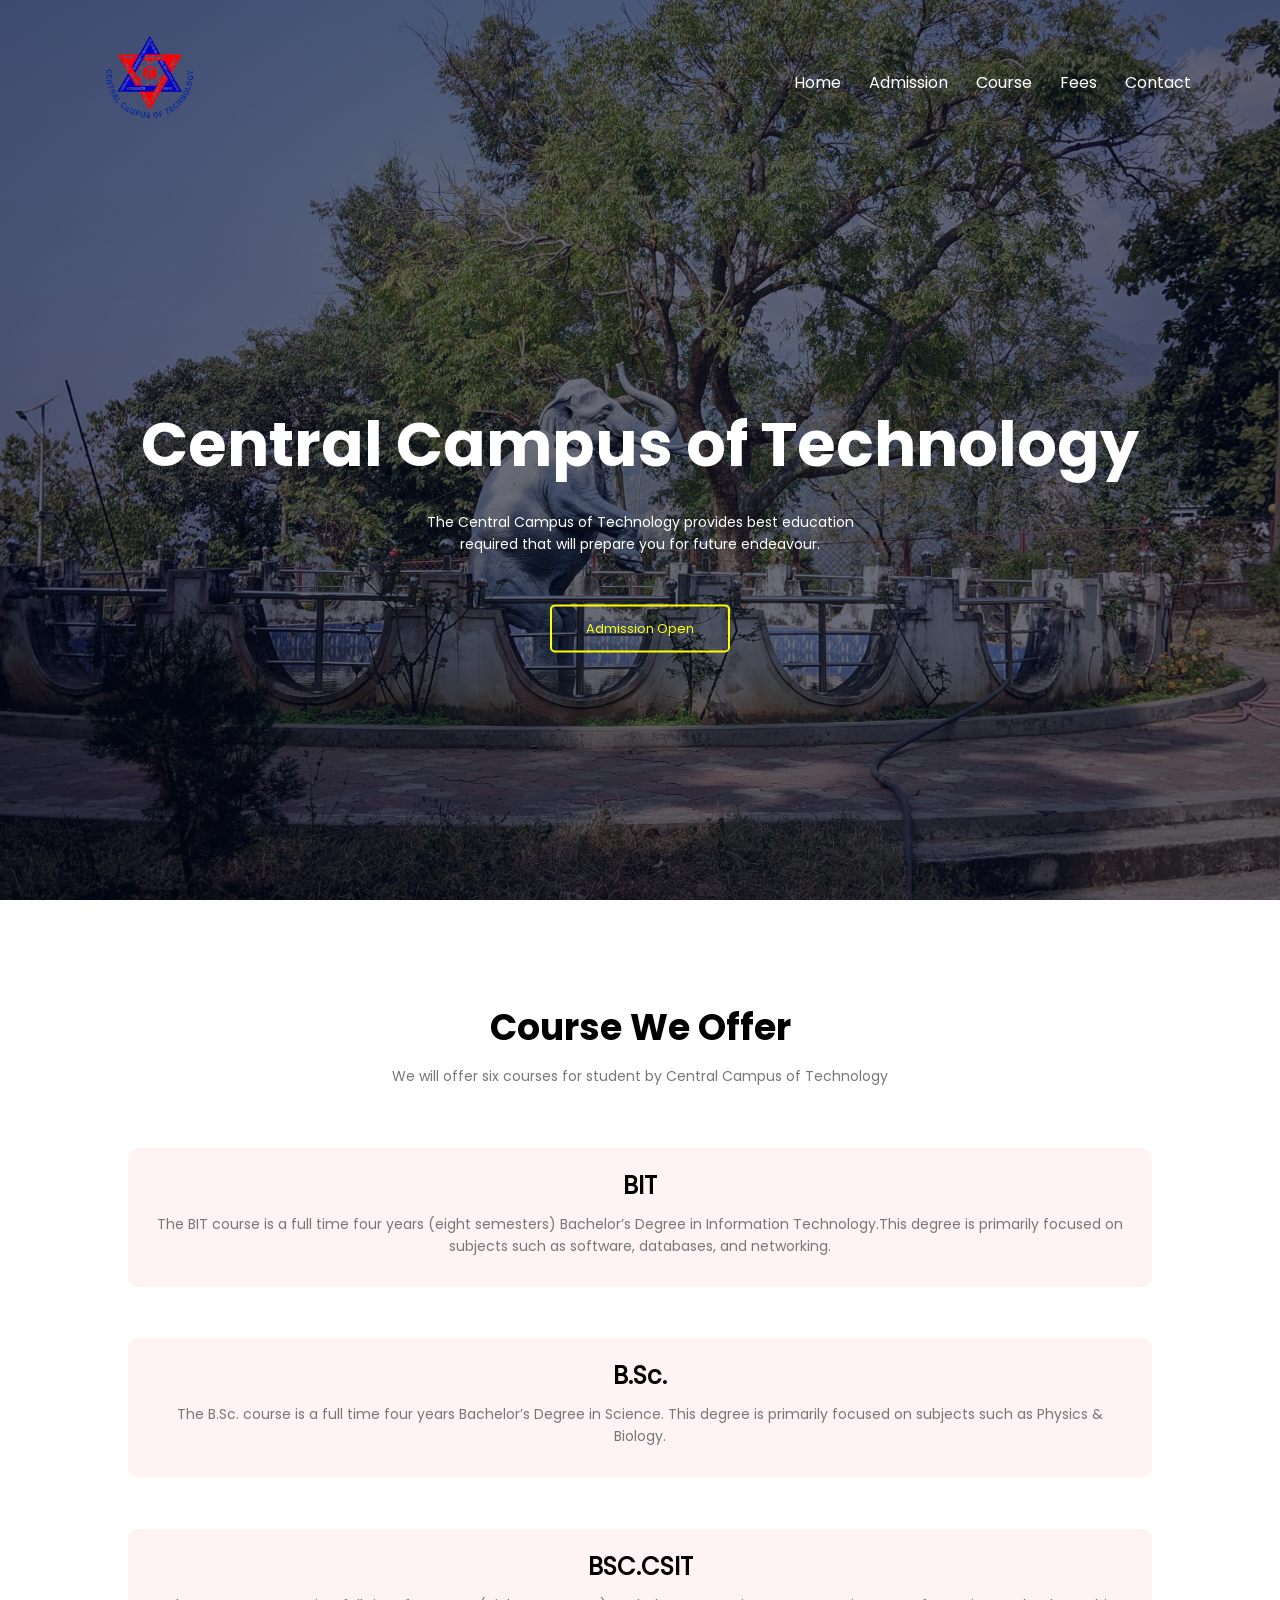
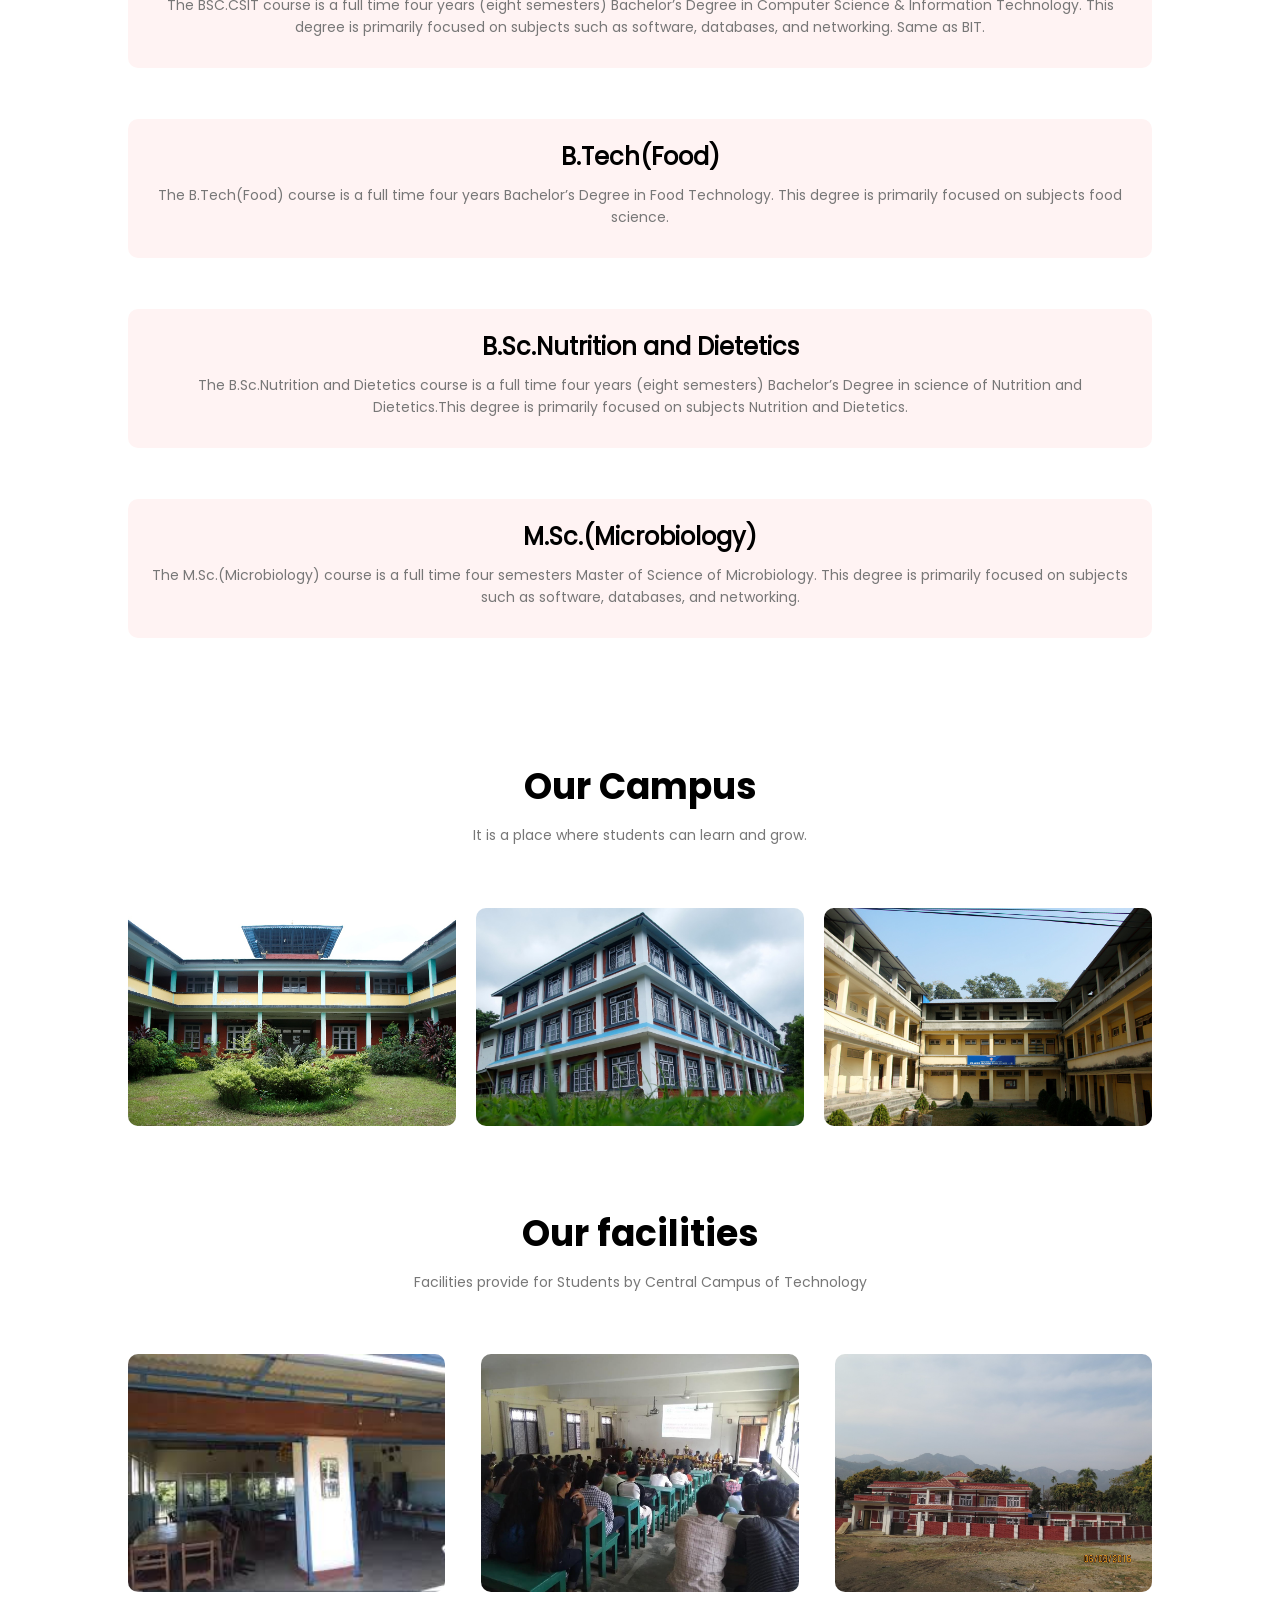
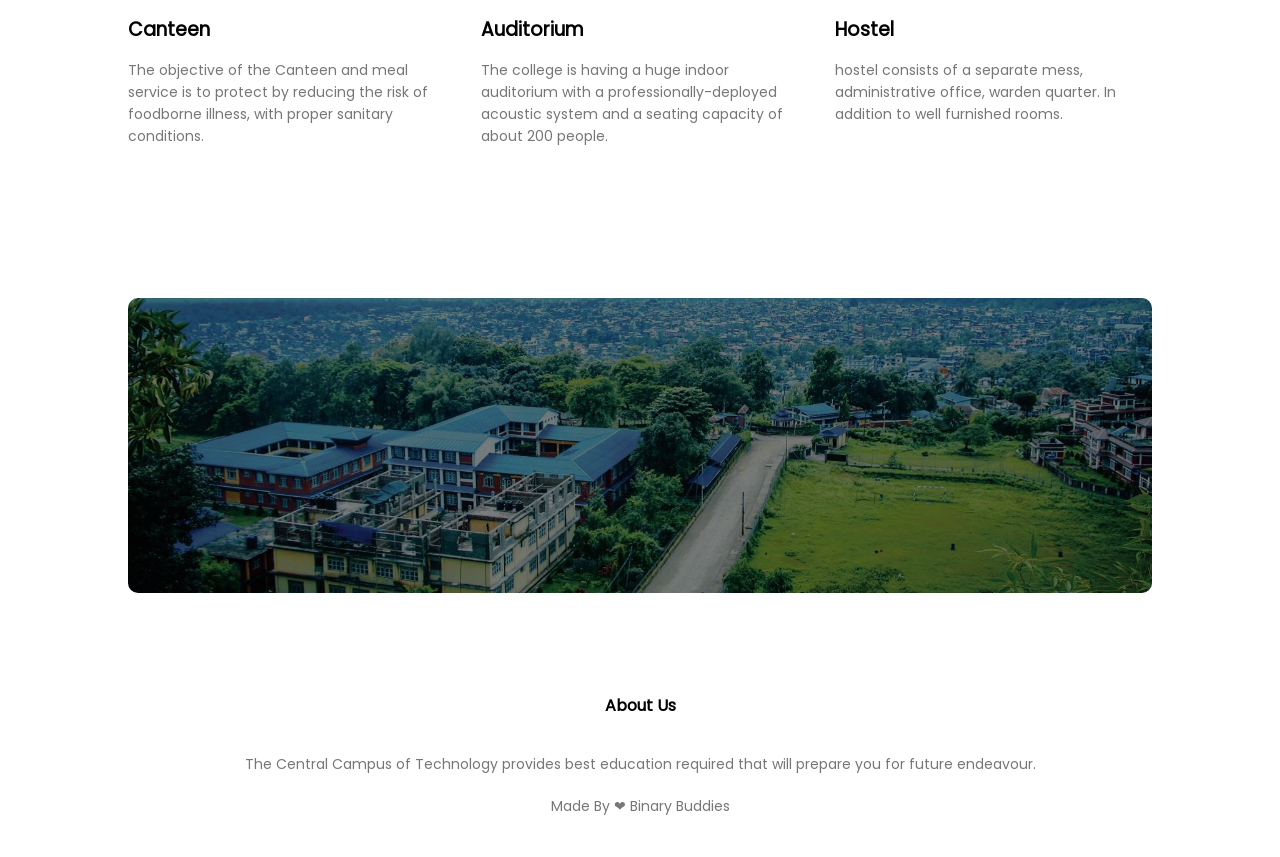
==== index.html @ c0e0bded "CCT Website" ====
<!DOCTYPE html>
<html lang="en">
    <head> 
        <meta name="viewport"content="width=device-width, initial-scale=1.0, maximum-scale=1.0, user-scalable=0">
        <meta name="description" content="The Central Campus of Technology provides best education required that will prepare you for future endeavour.">
        <meta name="keywords" content="Central Campus of Technology,Collage">
        <meta name="author" content="Binary Buddies">
        <title>CENTRAL CAMPUS OF TECHNOLOGY</title>
        <link rel="stylesheet" href="./CSS/main_style.css">
        <link rel="shortcut icon" href="./Images/logo.png" type="image/svg+xml">
    </head>
<body>
    <section class="header">
        <nav>
            <a href="./index.html"><img src="./Images/logo-removebg-preview.png" id="logo-img"></a>
            <div class="nav-links" id="navLinks">
                <span class="icon" onclick="hidemenu()">&#10005;</span>
                <ul>
                    <li><a href="./index.html">Home</a></li>
                    <li><a href="./admission_page.html">Admission</a></li>
                    <li><a href="#course_call">Course</a></li>
                    <li><a href="./fees_page.html">Fees</a></li>
                    <li><a href="./contact_page.html">Contact</a></li>
                </ul>
            </div> 
            <span class="icon" onclick="showmenu()">&#9776;</span>
        </nav>

        <div class="text-box">
            <h1>Central Campus of Technology</h1>
            <p>The Central Campus of Technology provides best education<br>required that will prepare you for future endeavour.</p>
            <a href="./admission_page.html" class="hero-btn">Admission Open</a>
        </div>
    </section>

    <section class="course" id="course_call">
        <h1>Course We Offer</h1>
        <p>We will offer six courses for student by Central Campus of Technology</p>

        <div class="row">
            <div class="course-col">
                <h2>BIT</h2>
                <p>The BIT course is a full time four years (eight semesters) 
                    Bachelor’s Degree in Information Technology.This degree is primarily 
                    focused on subjects such as software, databases, and networking.</p>
            </div>

            <div class="course-col">
                <h2>B.Sc.</h2>
                <p>The B.Sc. course is a full time four years Bachelor’s Degree in Science. 
                    This degree is primarily focused on subjects such as Physics & Biology.</p>
            </div>

            <div class="course-col">
                <h2>BSC.CSIT</h2>
                <p>The BSC.CSIT course is a full time four years (eight semesters) Bachelor’s Degree in Computer Science & Information Technology.
                    This degree is primarily focused on subjects such as software, databases, and networking. Same as BIT.</p>
            </div>

            <div class="course-col">
                <h2>B.Tech(Food)</h2>
                <p>The B.Tech(Food) course is a full time four years Bachelor’s Degree in Food Technology.
                    This degree is primarily focused on subjects food science.</p>
            </div>

            <div class="course-col">
                <h2>B.Sc.Nutrition and Dietetics</h2>
                <p>The B.Sc.Nutrition and Dietetics course is a full time four years (eight semesters) Bachelor’s Degree in science of 
                    Nutrition and Dietetics.This degree is primarily focused on subjects Nutrition and Dietetics.</p>
            </div>

            <div class="course-col">
                <h2>M.Sc.(Microbiology)</h2>
                <p>The M.Sc.(Microbiology) course is a full time four semesters Master of Science of Microbiology.
                    This degree is primarily focused on subjects such as software, databases, and networking.</p>
            </div>
        </div></p>
    </section>
    
    <section class="campus">
        <h1>Our Campus</h1>
        <p>It is a place where students can learn and grow.</p>
        <div class="row1">
            <div class="campus-col">
                <img src="./Images/environment.jpg">
                <div class="layer">
                    <h3>Environment</h3>
                </div>
            </div>

            <div class="campus-col">
                <img src="././Images/cctimg4.jpg">
                <div class="layer">
                    <h3>Community</h3>
                </div>
            </div>

            <div class="campus-col">
                <img src="./Images/cctimg5.jpg">
                <div class="layer">
                    <h3>Education</h3>
                </div>
            </div>
        </div>
    </section>

    <section class="facilities">
        <h1> Our facilities</h1>
        <p>Facilities provide for Students by Central Campus of Technology</p>

        <div class="row2">
            <div class="facilities-col">
                <img src="./Images/canteen.jpeg" alt="">
                <h3>Canteen</h3>
                <p>The objective of the Canteen and meal service is to protect by reducing the risk of foodborne illness, with proper sanitary conditions.</p>
            </div>

            <div class="facilities-col">
                <img src="./Images/Auditorium.jpg" alt="">
                <h3>Auditorium</h3>
                <p>The college is having a huge indoor auditorium with a professionally-deployed acoustic system and a seating capacity of about 200 people.</p>
            </div>

            <div class="facilities-col">
                <img src="./Images/Hostel.jpg" alt="">
                <h3>Hostel</h3>
                <p>hostel consists of a separate mess, administrative office, warden quarter. In addition to well furnished rooms.</p>
            </div>
        </div>
    </section>

    <section class="ctn">
        <h1> &nbsp; &nbsp;&nbsp;&nbsp;&nbsp;&nbsp;&nbsp;&nbsp;&nbsp;&nbsp;&nbsp;&nbsp;&nbsp;&nbsp;&nbsp;&nbsp; </h1>
    </section>

    <section class="footer">
        <h4>About Us</h4>
        <p>The Central Campus of Technology provides best education required that will prepare you for future endeavour.</p>
            <p id="copyright">Made By &#10084; Binary Buddies</p>
         </section>
</body>  
</html>
---- CSS/main_style.css ----
*{
    margin: 0;
    padding: 0;
}

@font-face {
    font-family: myFirstFont;
    src: url(../Poppins/Poppins-Regular.ttf);
}
    @font-face {
    font-family: bold;
    src: url(../Poppins/Poppins-Bold.ttf);
}

@font-face {
    font-family: secound;
    src: url(../Poppins/Poppins-Bold.ttf);
}

h1{
    font-family: bold;
}

body{
    font-family: myFirstFont,Verdana, Geneva, Tahoma, sans-serif;
    cursor:default;
}

    body::-webkit-scrollbar {
        width: 5px !important;
        height: 5px !important;
    }
    body::-webkit-scrollbar-track {
        background: #3838387c !important;
    }
    body::-webkit-scrollbar-thumb {
        background-color: #e0120ba4 !important;
        border: 1px solid #ff020279 !important;
        border-radius: 1px !important;
    }

.header{
    min-height: 100vh;
    width: 100%;
    background-image: linear-gradient(rgba(4,9,30,0.6),rgba(4,9,30,0.6)),url(../assets/WhatsApp\ Image\ 2025-01-15\ at\ 10.54.00\ AM.jpeg);
    background-position: center;
    background-size: cover;
    position: relative;
}
nav{
    display: flex;
    padding: 2% 6%;
    justify-content: space-between;
    align-items: center;
}
nav img{
    width: 150px;
}
.nav-links{
    flex: 1;
    text-align: right;
    
}
.nav-links ul li{
    list-style: none;
    display: inline-block;
    padding: 8px 12px;
    position: relative;
    
}
.nav-links a{
    color: #fff;
    text-decoration: none;
    font-size: 16px;
    
}
.nav-links ul li::after{
    content: '';
    width: 0%;
    height: 2px;
    background: #ff0000;
    display: block;
    margin: auto;
    transition: 0.5s;
    
}
.nav-links ul li:hover::after{
    width: 100%;
    
}
.text-box{
    width: 90%;
    color: #fff;
    position:absolute;
    top: 30%;
    left: 50%;
    transform: translate(-50%,50%);
    text-align: center;
}
.text-box h1{
    font-size: 62px;
    font-weight: bold;

}
.text-box p{
    margin: 10px 0 40px;
    font-size: 14px;
    color: #fff;
    
}
.hero-btn{
    display: inline-block;
    text-decoration: none;
    color: yellow;
    border: 2px solid yellow;
    padding: 12px 34px;
    font-size: 13px;
    background: transparent;
    position: relative;
    cursor: pointer;
    border-radius: 5px;
}
.hero-btn:hover{
    color: black;
    border: 2px solid yellow;
    background:yellow;
    transition: 0.5s;
}

.icon{
    display:none;
}

 .course{
    width: 80%;
    margin: auto;
    text-align: center;
    padding-top: 100px;
}
h1{
    font-size: 36px;
    font-weight: 300;
}
p{
    color:#777;
    font-size: 14px;
    font-weight: 300;
    line-height: 22px;
    padding: 10px;
}
.row{
    margin-top: 5%;
    display: inline-block;
    gap: 3%;
    justify-content: space-between;
}

.row1{
    margin-top: 5%;
    display: flex;
    justify-content: space-between;
}

.row2{
    margin-top: 5%;
    display: flex;
    justify-content: space-between;
}

.course-col{
    display: inline-block;
    background: #fff3f3;
    border-radius: 10px;
    margin-bottom:5%;
    padding: 20px 12px;
    box-sizing: border-box;
    transition: 0.5s;
}
h3{
    text-align: center;
    font-weight: 600;
    margin: 10px 0px;
}
.course-col:hover{
    box-shadow: 10px 10px 24px 0px rgba(0,0,0,0.4);
}
.campus{
    width: 80%;
    margin: auto;
    text-align: center;
    padding-top: 50px;
}
.campus-col{
    flex-basis: 32%;
    border-radius: 10px;
    margin-bottom: 30px;
    position: relative;
    overflow: hidden;
}
.campus-col img{
    width: 100%;
    display: block;
}
.layer{
    background: transparent;
    height: 100%;
    width: 100%;
    position: absolute;
    top: 0%;
    left: 0%;
    transition: 0.5s;
}

.layer:hover{
    background: rgba(0, 245, 253, 0.534);
}

.layer h3{
    width: 100%;
    font-weight: 500;
    color: #fff;
    font-size: 26px;
    bottom: 0%;
    left: 50%;
    transform: translate(-50%);
    position: absolute;
    opacity: 0;
    transition: 0.5s;
}

.layer:hover h3{
    opacity: 1;
    bottom: 49%;
}


.facilities{
    width: 80%;
    margin: auto;
    text-align: center;
    padding-top: 50px;
}

.facilities-col{
    flex-basis: 31%;
    border-radius: 10px;
    margin-bottom: 5%;
    text-align: left;
}
.facilities-col img{
    width: 100%;
    border-radius: 10px;
    transition: 0.5s;
}
.facilities-col p{
    padding: 0%;
}

.facilities-col h3{
    margin-top: 16px;
    margin-bottom: 15px;
    text-align: left;
}

.facilities-col img:hover{
    box-shadow: 3.5px 5px 15px 10px rgba(0, 0, 0, 0.308);
}


.ctn{
    margin: 100px auto;
    width: 80%;
    background-image: linear-gradient(rgba(0,0,0,0.5),rgba(0,0,0,0.5)), url(../Images/comminity.jpg);
    background-position: center;
    background-size: cover;
    border-radius: 10px;
    text-align: center;
    padding: 100px 0;
    transition: 0.5s;
}
.ctn h1{
    color: #fff;
    margin-bottom: 40px;
    padding: 0;
}
.ctn:hover{
    margin: 100px auto;
    width: 80%;
    background-image:linear-gradient(rgba(0,0,0,0.3),rgba(0,0,0,0.3)),url(../Images/comminity.jpg);
    background-position: center;
    background-size: cover;
    border-radius: 10px;
    padding: 100px 0;
    box-shadow: 10px 10px 24px 0px rgba(0, 0, 0, 0.664);
}


.footer{
    width: 100%;
    text-align: center;
    padding: 30px 0;
    margin-top: -50px;
}

.footer h4{
    margin-bottom: 25px;
    margin-top: 20px;
    font-weight: 600;
} 

/* Media query for responsive */

@media (max-width: 700px) {

    *{
        overflow-x: hidden;
        margin: 0;
        padding: 0;
    
    }
    #logo-img{
        padding: 10px;
    }
    .text-box h1{
       font-size: 30px;
       font-weight: bold;
    }
    .text-box p{
        font-size: 12px;
    }
    .nav-links ul li{
        display: block;
    }
    .nav-links{
        position: absolute;
        background: #f44336;
        height: 100vh;
        width: 200px;
        top: 0%;
        right: -200px;
        text-align: left;
        z-index: 2;
        transition: 1s;
    }
    .icon{
        display: block;
        color: #fff;
        margin: 10px;
        font-size: 25px;
        cursor: pointer;
    }
    .nav-links ul{
        padding: 30px;
    }

    /*Course in Media query*/
   
    .course-col{
        margin: 10px 10px;
    }
    .row{
        flex-direction: column;  
    }   
    .course-col:hover{
        box-shadow: 3px 3px 0.5px 0.5px rgba(0, 0, 0, 0.486);
    }
        /* Facilities */
    .facilities-col img:hover{
        box-shadow:none;
    }

    /* Call To Action in Media query*/
    .ctn h1{
        font-size: 24px;
    }
}

/* Media query is Close*/
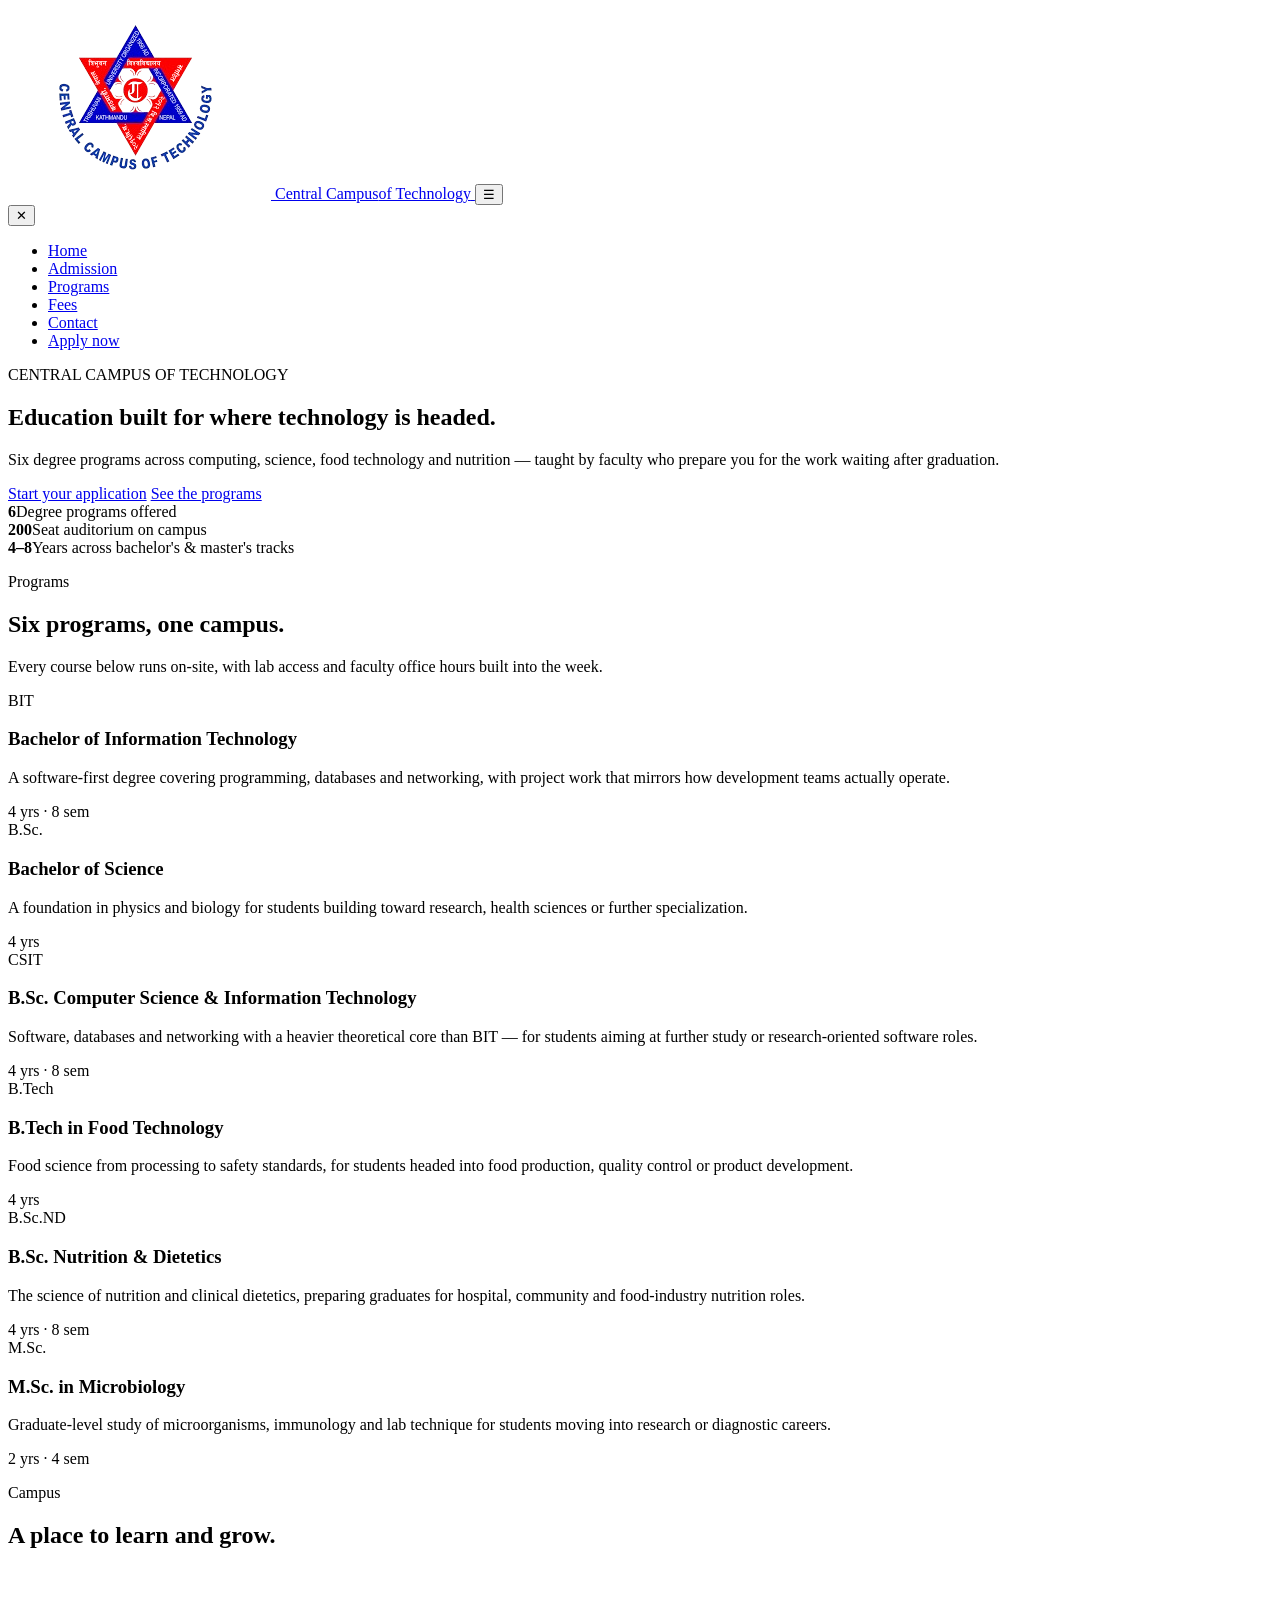
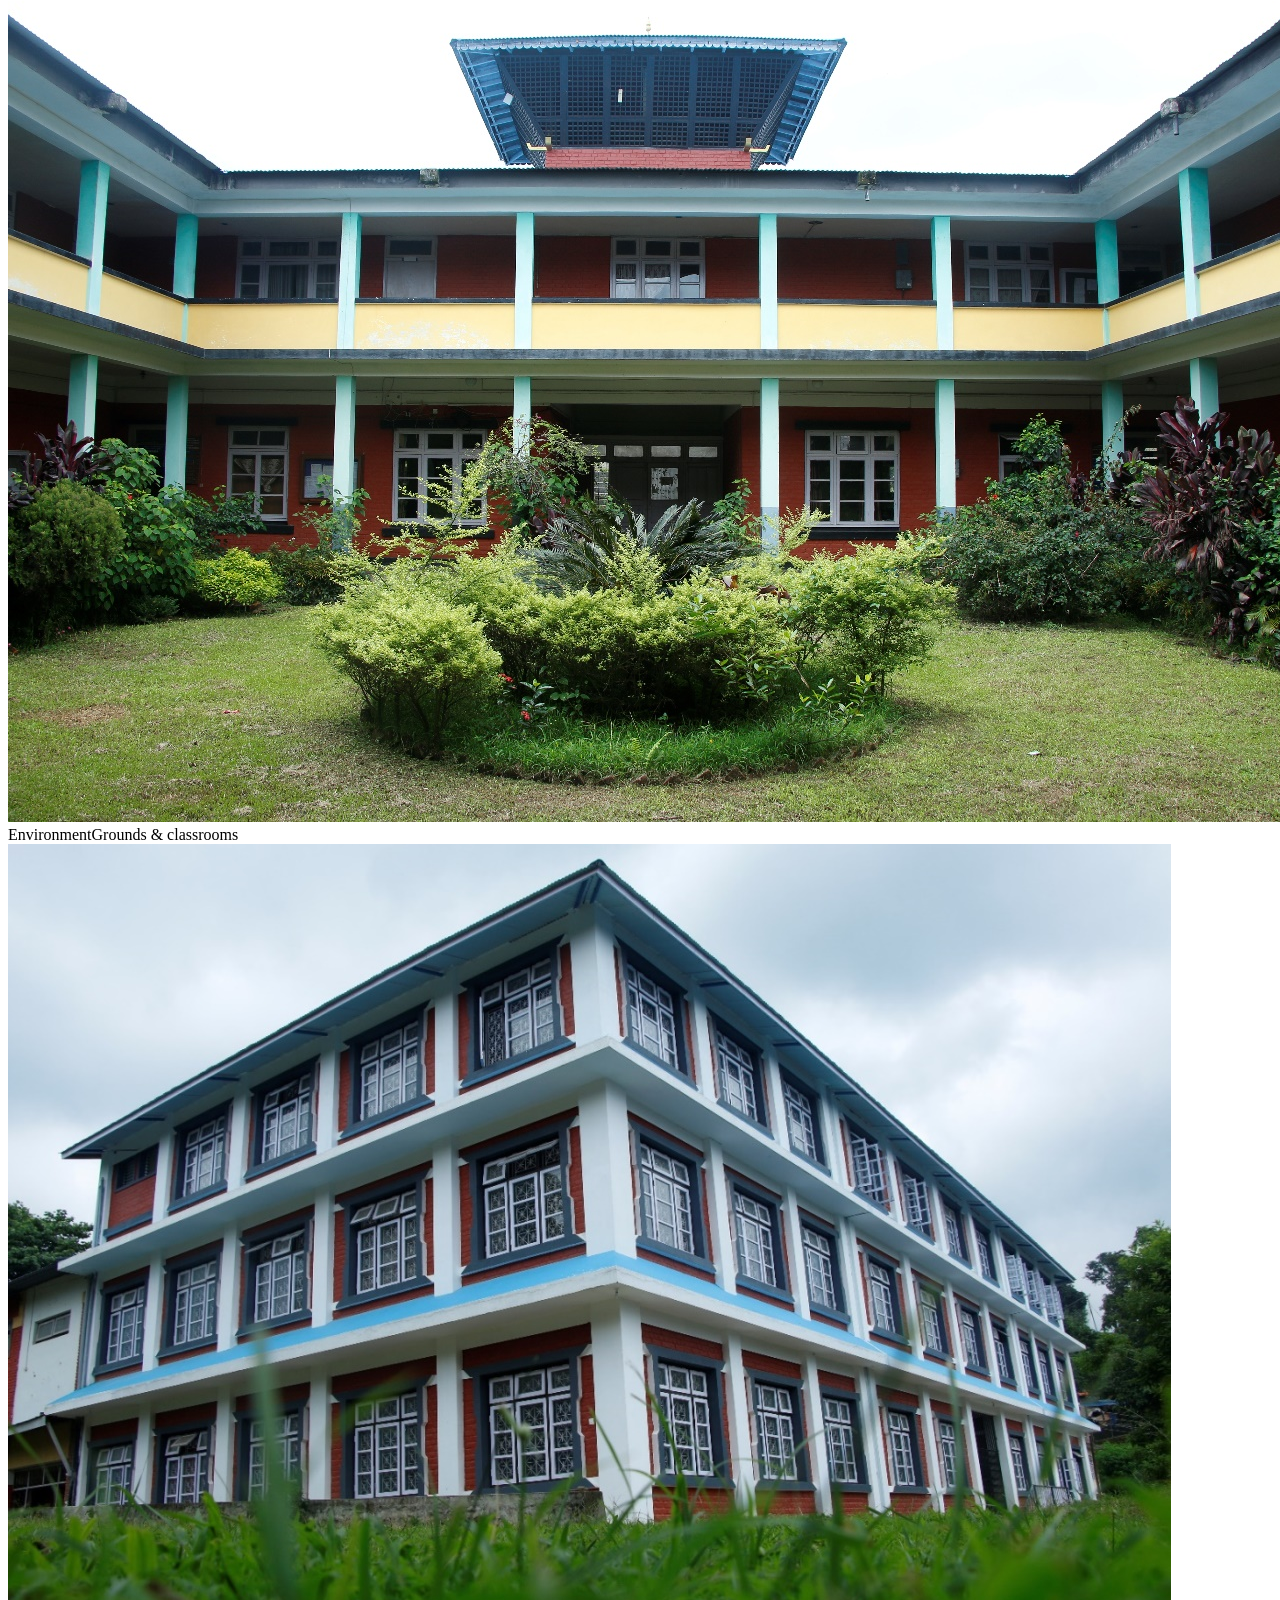
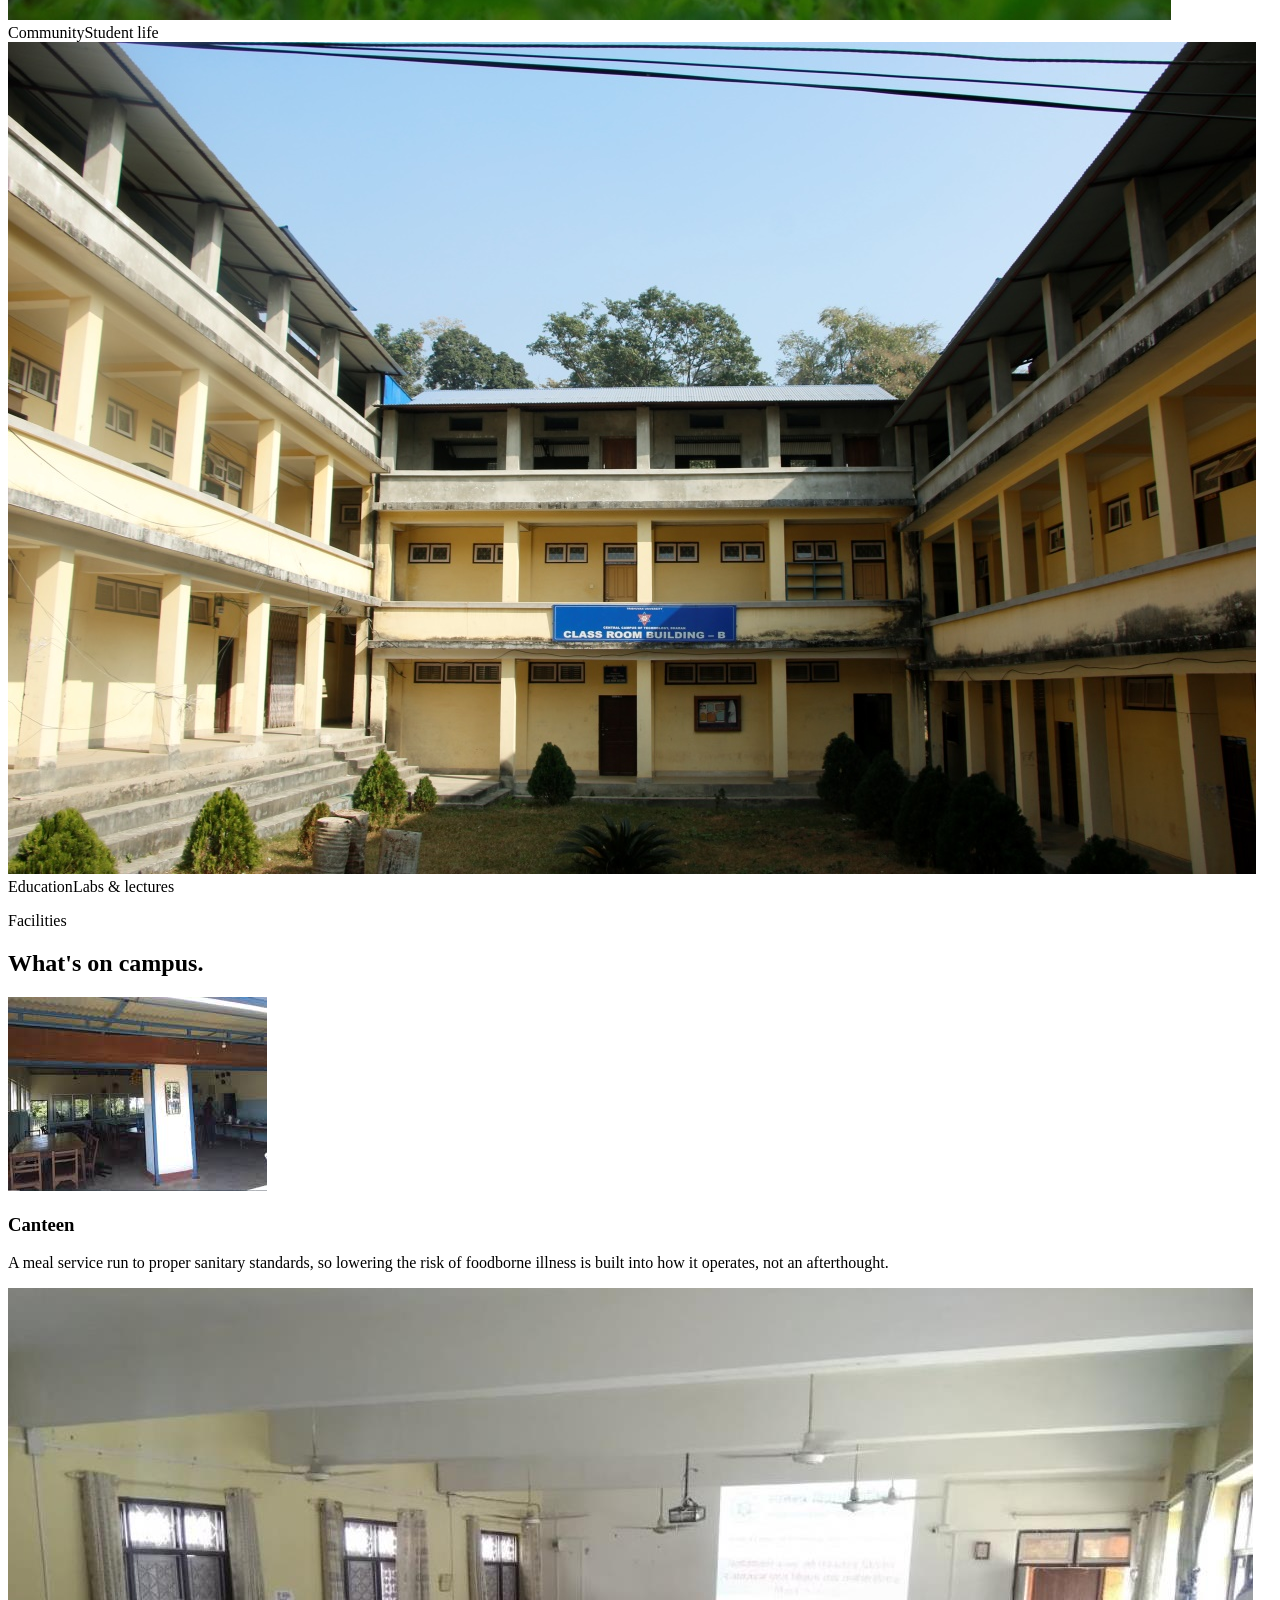
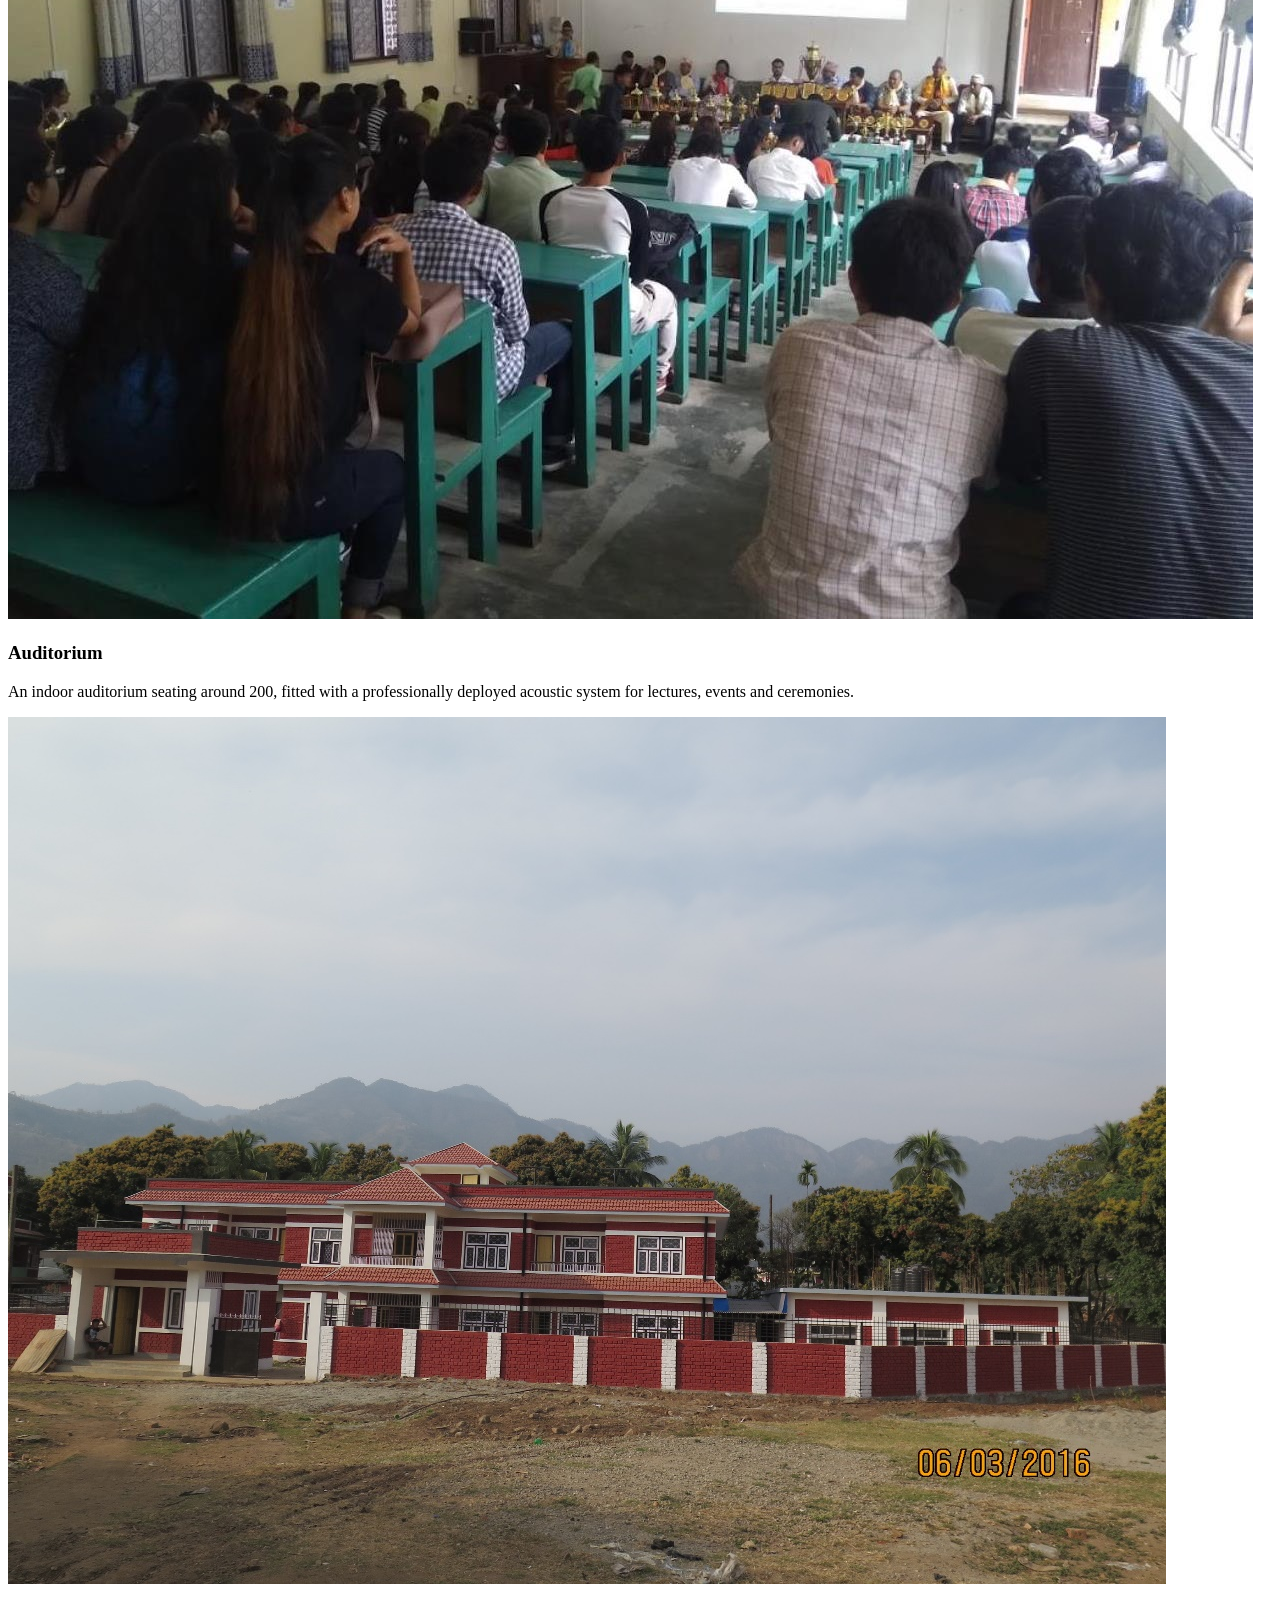
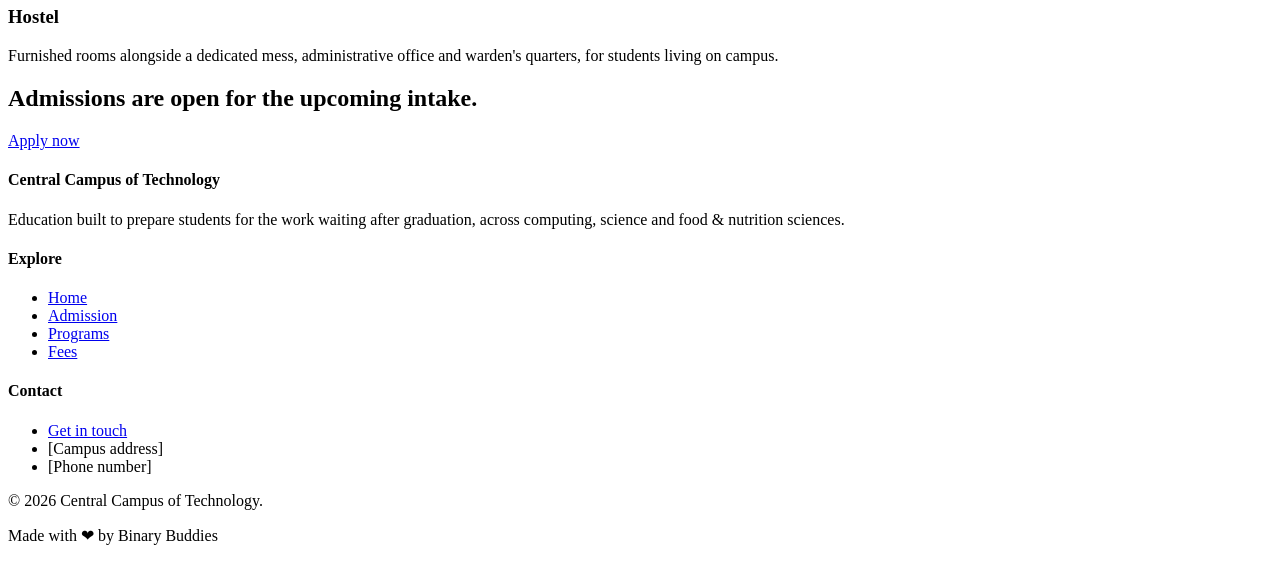
==== commit 6f822334: "homepage updated" ====
--- a/index.html
+++ b/index.html
@@ -1,142 +1,217 @@
 <!DOCTYPE html>
 <html lang="en">
-    <head> 
-        <meta name="viewport"content="width=device-width, initial-scale=1.0, maximum-scale=1.0, user-scalable=0">
-        <meta name="description" content="The Central Campus of Technology provides best education required that will prepare you for future endeavour.">
-        <meta name="keywords" content="Central Campus of Technology,Collage">
-        <meta name="author" content="Binary Buddies">
-        <title>CENTRAL CAMPUS OF TECHNOLOGY</title>
-        <link rel="stylesheet" href="./CSS/main_style.css">
-        <link rel="shortcut icon" href="./Images/logo.png" type="image/svg+xml">
-    </head>
+<head>
+  <meta charset="UTF-8">
+  <meta name="viewport" content="width=device-width, initial-scale=1.0">
+  <meta name="description" content="The Central Campus of Technology provides the education and hands-on training that prepares students for their careers.">
+  <meta name="keywords" content="Central Campus of Technology, College, BIT, BSc CSIT, Nepal">
+  <meta name="author" content="Binary Buddies">
+  <title>Central Campus of Technology</title>
+  <link rel="stylesheet" href="./site.css">
+  <link rel="shortcut icon" href="./Images/logo.png" type="image/svg+xml">
+  <link rel="preconnect" href="https://fonts.googleapis.com">
+</head>
 <body>
-    <section class="header">
-        <nav>
-            <a href="./index.html"><img src="./Images/logo-removebg-preview.png" id="logo-img"></a>
-            <div class="nav-links" id="navLinks">
-                <span class="icon" onclick="hidemenu()">&#10005;</span>
-                <ul>
-                    <li><a href="./index.html">Home</a></li>
-                    <li><a href="./admission_page.html">Admission</a></li>
-                    <li><a href="#course_call">Course</a></li>
-                    <li><a href="./fees_page.html">Fees</a></li>
-                    <li><a href="./contact_page.html">Contact</a></li>
-                </ul>
-            </div> 
-            <span class="icon" onclick="showmenu()">&#9776;</span>
-        </nav>
-
-        <div class="text-box">
-            <h1>Central Campus of Technology</h1>
-            <p>The Central Campus of Technology provides best education<br>required that will prepare you for future endeavour.</p>
-            <a href="./admission_page.html" class="hero-btn">Admission Open</a>
-        </div>
-    </section>
-
-    <section class="course" id="course_call">
-        <h1>Course We Offer</h1>
-        <p>We will offer six courses for student by Central Campus of Technology</p>
-
-        <div class="row">
-            <div class="course-col">
-                <h2>BIT</h2>
-                <p>The BIT course is a full time four years (eight semesters) 
-                    Bachelor’s Degree in Information Technology.This degree is primarily 
-                    focused on subjects such as software, databases, and networking.</p>
-            </div>
-
-            <div class="course-col">
-                <h2>B.Sc.</h2>
-                <p>The B.Sc. course is a full time four years Bachelor’s Degree in Science. 
-                    This degree is primarily focused on subjects such as Physics & Biology.</p>
-            </div>
-
-            <div class="course-col">
-                <h2>BSC.CSIT</h2>
-                <p>The BSC.CSIT course is a full time four years (eight semesters) Bachelor’s Degree in Computer Science & Information Technology.
-                    This degree is primarily focused on subjects such as software, databases, and networking. Same as BIT.</p>
-            </div>
-
-            <div class="course-col">
-                <h2>B.Tech(Food)</h2>
-                <p>The B.Tech(Food) course is a full time four years Bachelor’s Degree in Food Technology.
-                    This degree is primarily focused on subjects food science.</p>
-            </div>
-
-            <div class="course-col">
-                <h2>B.Sc.Nutrition and Dietetics</h2>
-                <p>The B.Sc.Nutrition and Dietetics course is a full time four years (eight semesters) Bachelor’s Degree in science of 
-                    Nutrition and Dietetics.This degree is primarily focused on subjects Nutrition and Dietetics.</p>
-            </div>
-
-            <div class="course-col">
-                <h2>M.Sc.(Microbiology)</h2>
-                <p>The M.Sc.(Microbiology) course is a full time four semesters Master of Science of Microbiology.
-                    This degree is primarily focused on subjects such as software, databases, and networking.</p>
-            </div>
-        </div></p>
-    </section>
-    
-    <section class="campus">
-        <h1>Our Campus</h1>
-        <p>It is a place where students can learn and grow.</p>
-        <div class="row1">
-            <div class="campus-col">
-                <img src="./Images/environment.jpg">
-                <div class="layer">
-                    <h3>Environment</h3>
-                </div>
-            </div>
-
-            <div class="campus-col">
-                <img src="././Images/cctimg4.jpg">
-                <div class="layer">
-                    <h3>Community</h3>
-                </div>
-            </div>
-
-            <div class="campus-col">
-                <img src="./Images/cctimg5.jpg">
-                <div class="layer">
-                    <h3>Education</h3>
-                </div>
-            </div>
-        </div>
-    </section>
-
-    <section class="facilities">
-        <h1> Our facilities</h1>
-        <p>Facilities provide for Students by Central Campus of Technology</p>
-
-        <div class="row2">
-            <div class="facilities-col">
-                <img src="./Images/canteen.jpeg" alt="">
-                <h3>Canteen</h3>
-                <p>The objective of the Canteen and meal service is to protect by reducing the risk of foodborne illness, with proper sanitary conditions.</p>
-            </div>
-
-            <div class="facilities-col">
-                <img src="./Images/Auditorium.jpg" alt="">
-                <h3>Auditorium</h3>
-                <p>The college is having a huge indoor auditorium with a professionally-deployed acoustic system and a seating capacity of about 200 people.</p>
-            </div>
-
-            <div class="facilities-col">
-                <img src="./Images/Hostel.jpg" alt="">
-                <h3>Hostel</h3>
-                <p>hostel consists of a separate mess, administrative office, warden quarter. In addition to well furnished rooms.</p>
-            </div>
-        </div>
-    </section>
-
-    <section class="ctn">
-        <h1> &nbsp; &nbsp;&nbsp;&nbsp;&nbsp;&nbsp;&nbsp;&nbsp;&nbsp;&nbsp;&nbsp;&nbsp;&nbsp;&nbsp;&nbsp;&nbsp; </h1>
-    </section>
-
-    <section class="footer">
-        <h4>About Us</h4>
-        <p>The Central Campus of Technology provides best education required that will prepare you for future endeavour.</p>
-            <p id="copyright">Made By &#10084; Binary Buddies</p>
-         </section>
-</body>  
+
+  <header class="site-header">
+    <nav>
+      <a href="./index.html" class="brand">
+        <img src="./Images/logo-removebg-preview.png" alt="Central Campus of Technology logo">
+        <span class="brand-name">Central Campus<span>of Technology</span></span>
+      </a>
+      <button class="menu-icon" onclick="showmenu()" aria-label="Open menu">&#9776;</button>
+      <div class="nav-links" id="navLinks">
+        <button class="close-icon" onclick="hidemenu()" aria-label="Close menu">&#10005;</button>
+        <ul>
+          <li><a href="./index.html">Home</a></li>
+          <li><a href="./admission_page.html">Admission</a></li>
+          <li><a href="#course_call">Programs</a></li>
+          <li><a href="./fees_page.html">Fees</a></li>
+          <li><a href="./contact_page.html">Contact</a></li>
+          <li><a href="./admission_page.html" class="is-cta">Apply now</a></li>
+        </ul>
+      </div>
+    </nav>
+  </header>
+
+  <section class="hero">
+    <div class="hero-inner">
+      <div>
+        <p class="hero-eyebrow">CENTRAL CAMPUS OF TECHNOLOGY</p>
+        <h1>Education built for where technology is headed.</h1>
+        <p class="hero-lede">Six degree programs across computing, science, food technology and nutrition — taught by faculty who prepare you for the work waiting after graduation.</p>
+        <div class="hero-actions">
+          <a href="./admission_page.html" class="btn btn-primary">Start your application</a>
+          <a href="#course_call" class="btn btn-ghost">See the programs</a>
+        </div>
+      </div>
+      <div class="hero-facts">
+        <div class="hero-fact"><b>6</b><span>Degree programs offered</span></div>
+        <div class="hero-fact"><b>200</b><span>Seat auditorium on campus</span></div>
+        <div class="hero-fact"><b>4&ndash;8</b><span>Years across bachelor's &amp; master's tracks</span></div>
+      </div>
+    </div>
+  </section>
+
+  <section class="section" id="course_call">
+    <div class="container">
+      <div class="section-head">
+        <div class="rule"></div>
+        <p class="section-tag">Programs</p>
+        <h2>Six programs, one campus.</h2>
+        <p>Every course below runs on-site, with lab access and faculty office hours built into the week.</p>
+      </div>
+
+      <div class="catalog">
+        <div class="catalog-row">
+          <div class="catalog-code">BIT</div>
+          <div class="catalog-body">
+            <h3>Bachelor of Information Technology</h3>
+            <p>A software-first degree covering programming, databases and networking, with project work that mirrors how development teams actually operate.</p>
+          </div>
+          <div class="catalog-meta">4 yrs · 8 sem</div>
+        </div>
+
+        <div class="catalog-row">
+          <div class="catalog-code">B.Sc.</div>
+          <div class="catalog-body">
+            <h3>Bachelor of Science</h3>
+            <p>A foundation in physics and biology for students building toward research, health sciences or further specialization.</p>
+          </div>
+          <div class="catalog-meta">4 yrs</div>
+        </div>
+
+        <div class="catalog-row">
+          <div class="catalog-code">CSIT</div>
+          <div class="catalog-body">
+            <h3>B.Sc. Computer Science &amp; Information Technology</h3>
+            <p>Software, databases and networking with a heavier theoretical core than BIT — for students aiming at further study or research-oriented software roles.</p>
+          </div>
+          <div class="catalog-meta">4 yrs · 8 sem</div>
+        </div>
+
+        <div class="catalog-row">
+          <div class="catalog-code">B.Tech</div>
+          <div class="catalog-body">
+            <h3>B.Tech in Food Technology</h3>
+            <p>Food science from processing to safety standards, for students headed into food production, quality control or product development.</p>
+          </div>
+          <div class="catalog-meta">4 yrs</div>
+        </div>
+
+        <div class="catalog-row">
+          <div class="catalog-code">B.Sc.ND</div>
+          <div class="catalog-body">
+            <h3>B.Sc. Nutrition &amp; Dietetics</h3>
+            <p>The science of nutrition and clinical dietetics, preparing graduates for hospital, community and food-industry nutrition roles.</p>
+          </div>
+          <div class="catalog-meta">4 yrs · 8 sem</div>
+        </div>
+
+        <div class="catalog-row">
+          <div class="catalog-code">M.Sc.</div>
+          <div class="catalog-body">
+            <h3>M.Sc. in Microbiology</h3>
+            <p>Graduate-level study of microorganisms, immunology and lab technique for students moving into research or diagnostic careers.</p>
+          </div>
+          <div class="catalog-meta">2 yrs · 4 sem</div>
+        </div>
+      </div>
+    </div>
+  </section>
+
+  <section class="section on-dark">
+    <div class="container">
+      <div class="section-head">
+        <div class="rule"></div>
+        <p class="section-tag">Campus</p>
+        <h2>A place to learn and grow.</h2>
+      </div>
+      <div class="campus-grid">
+        <div class="campus-tile">
+          <img src="./Images/environment.jpg" alt="Campus environment">
+          <div class="campus-label">Environment<span>Grounds &amp; classrooms</span></div>
+        </div>
+        <div class="campus-tile">
+          <img src="./Images/cctimg4.jpg" alt="Campus community">
+          <div class="campus-label">Community<span>Student life</span></div>
+        </div>
+        <div class="campus-tile">
+          <img src="./Images/cctimg5.jpg" alt="Campus education">
+          <div class="campus-label">Education<span>Labs &amp; lectures</span></div>
+        </div>
+      </div>
+    </div>
+  </section>
+
+  <section class="section">
+    <div class="container">
+      <div class="section-head">
+        <div class="rule"></div>
+        <p class="section-tag">Facilities</p>
+        <h2>What's on campus.</h2>
+      </div>
+      <div class="facilities-grid">
+        <div class="facility">
+          <img src="./Images/canteen.jpeg" alt="Canteen">
+          <h3>Canteen</h3>
+          <p>A meal service run to proper sanitary standards, so lowering the risk of foodborne illness is built into how it operates, not an afterthought.</p>
+        </div>
+        <div class="facility">
+          <img src="./Images/Auditorium.jpg" alt="Auditorium">
+          <h3>Auditorium</h3>
+          <p>An indoor auditorium seating around 200, fitted with a professionally deployed acoustic system for lectures, events and ceremonies.</p>
+        </div>
+        <div class="facility">
+          <img src="./Images/Hostel.jpg" alt="Hostel">
+          <h3>Hostel</h3>
+          <p>Furnished rooms alongside a dedicated mess, administrative office and warden's quarters, for students living on campus.</p>
+        </div>
+      </div>
+    </div>
+  </section>
+
+  <section class="section">
+    <div class="container">
+      <div class="cta-band">
+        <h2>Admissions are open for the upcoming intake.</h2>
+        <a href="./admission_page.html" class="btn btn-primary">Apply now</a>
+      </div>
+    </div>
+  </section>
+
+  <footer class="site-footer">
+    <div class="container">
+      <div class="footer-grid">
+        <div>
+          <h4>Central Campus of Technology</h4>
+          <p>Education built to prepare students for the work waiting after graduation, across computing, science and food &amp; nutrition sciences.</p>
+        </div>
+        <div>
+          <h4>Explore</h4>
+          <ul>
+            <li><a href="./index.html">Home</a></li>
+            <li><a href="./admission_page.html">Admission</a></li>
+            <li><a href="./index.html#course_call">Programs</a></li>
+            <li><a href="./fees_page.html">Fees</a></li>
+          </ul>
+        </div>
+        <div>
+          <h4>Contact</h4>
+          <ul>
+            <li><a href="./contact_page.html">Get in touch</a></li>
+            <li>[Campus address]</li>
+            <li>[Phone number]</li>
+          </ul>
+        </div>
+      </div>
+      <div class="footer-bottom">
+        <p>&copy; 2026 Central Campus of Technology.</p>
+        <p>Made with <span>&#10084;</span> by Binary Buddies</p>
+      </div>
+    </div>
+  </footer>
+
+  <script src="./main_script.js"></script>
+</body>
 </html>
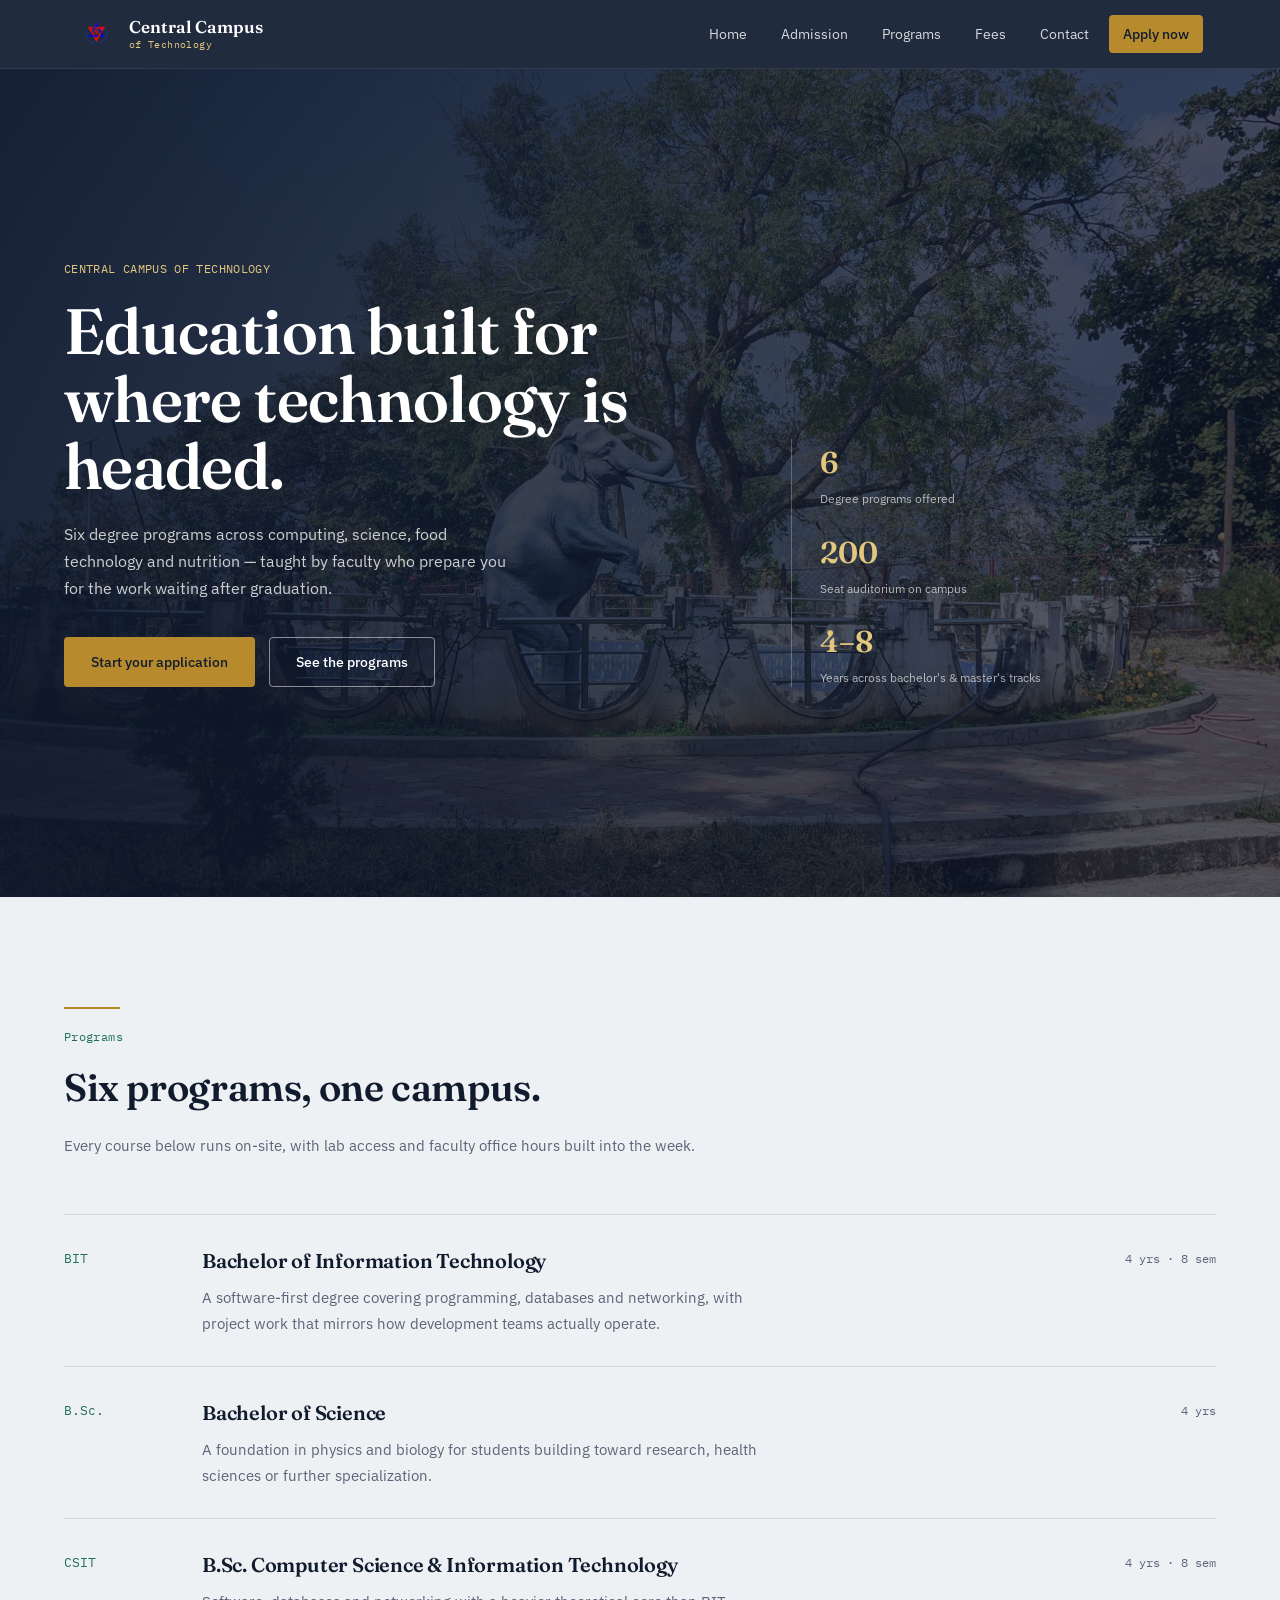
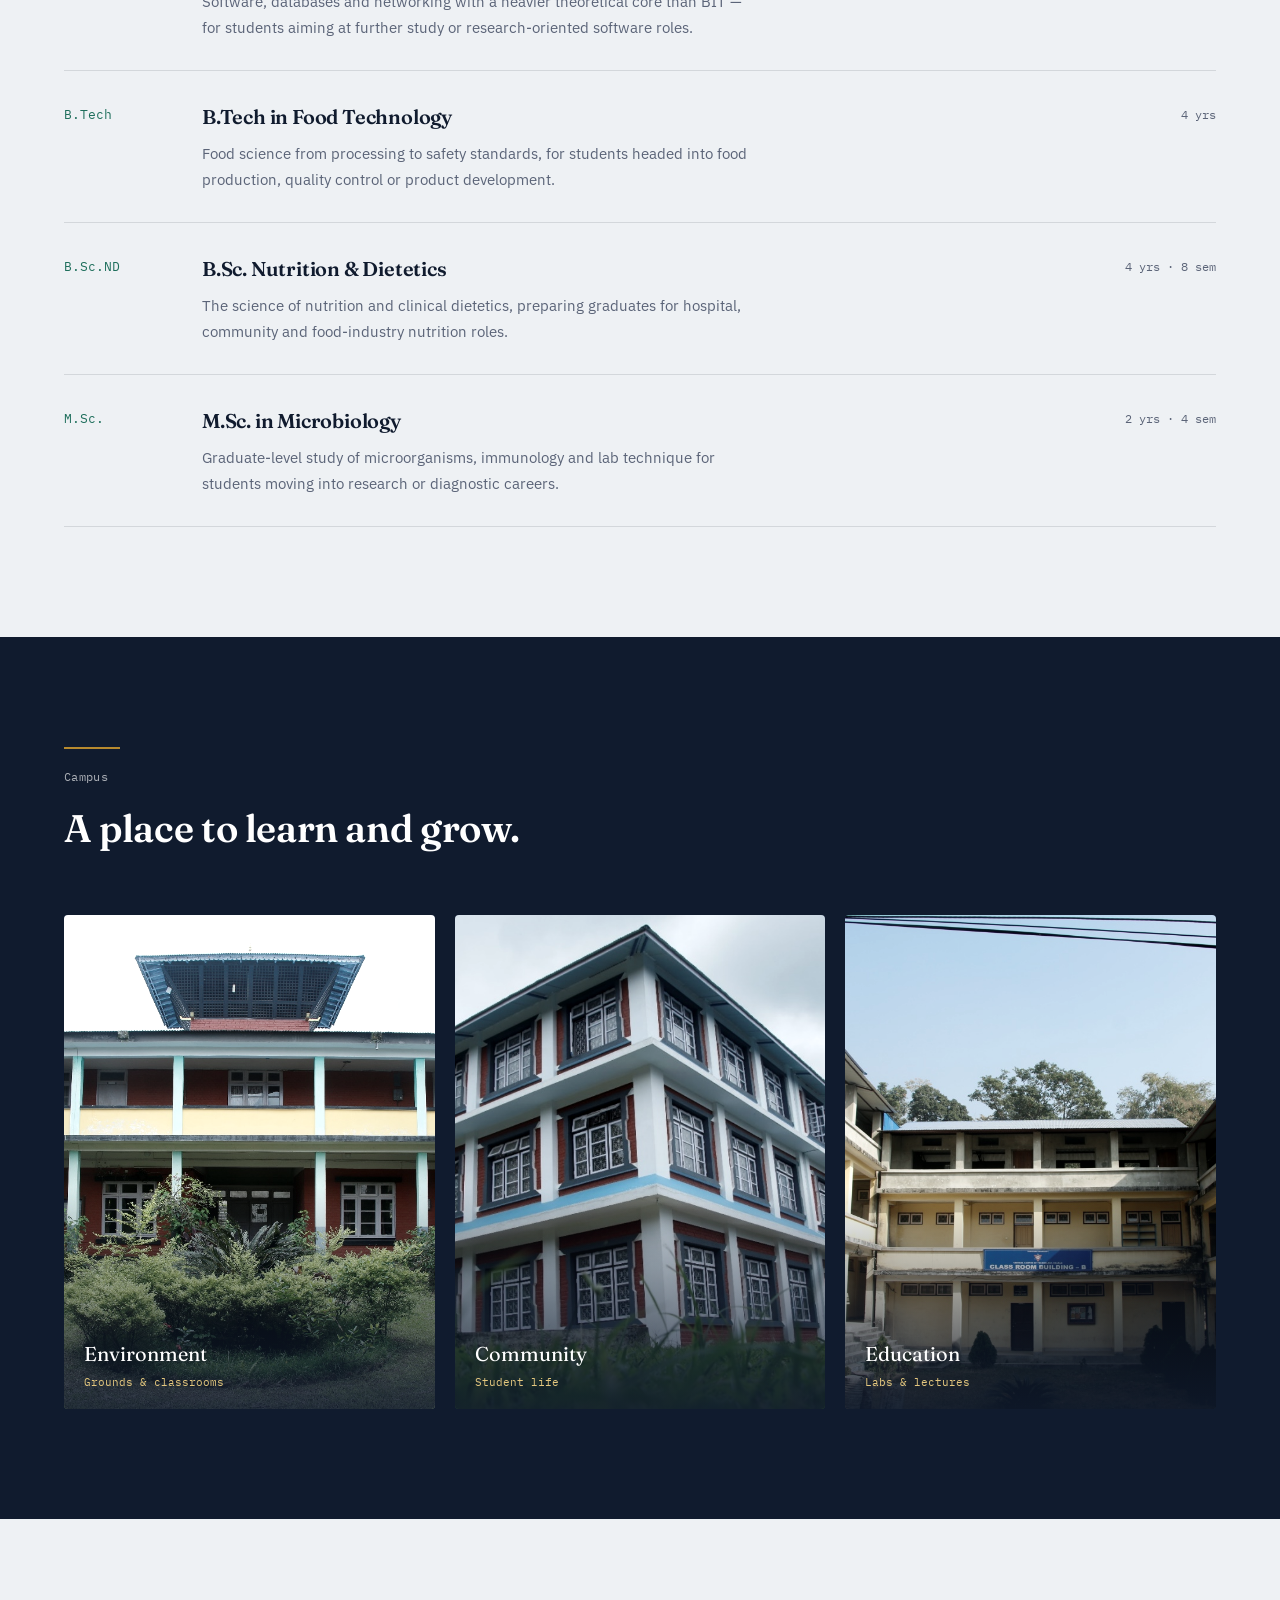
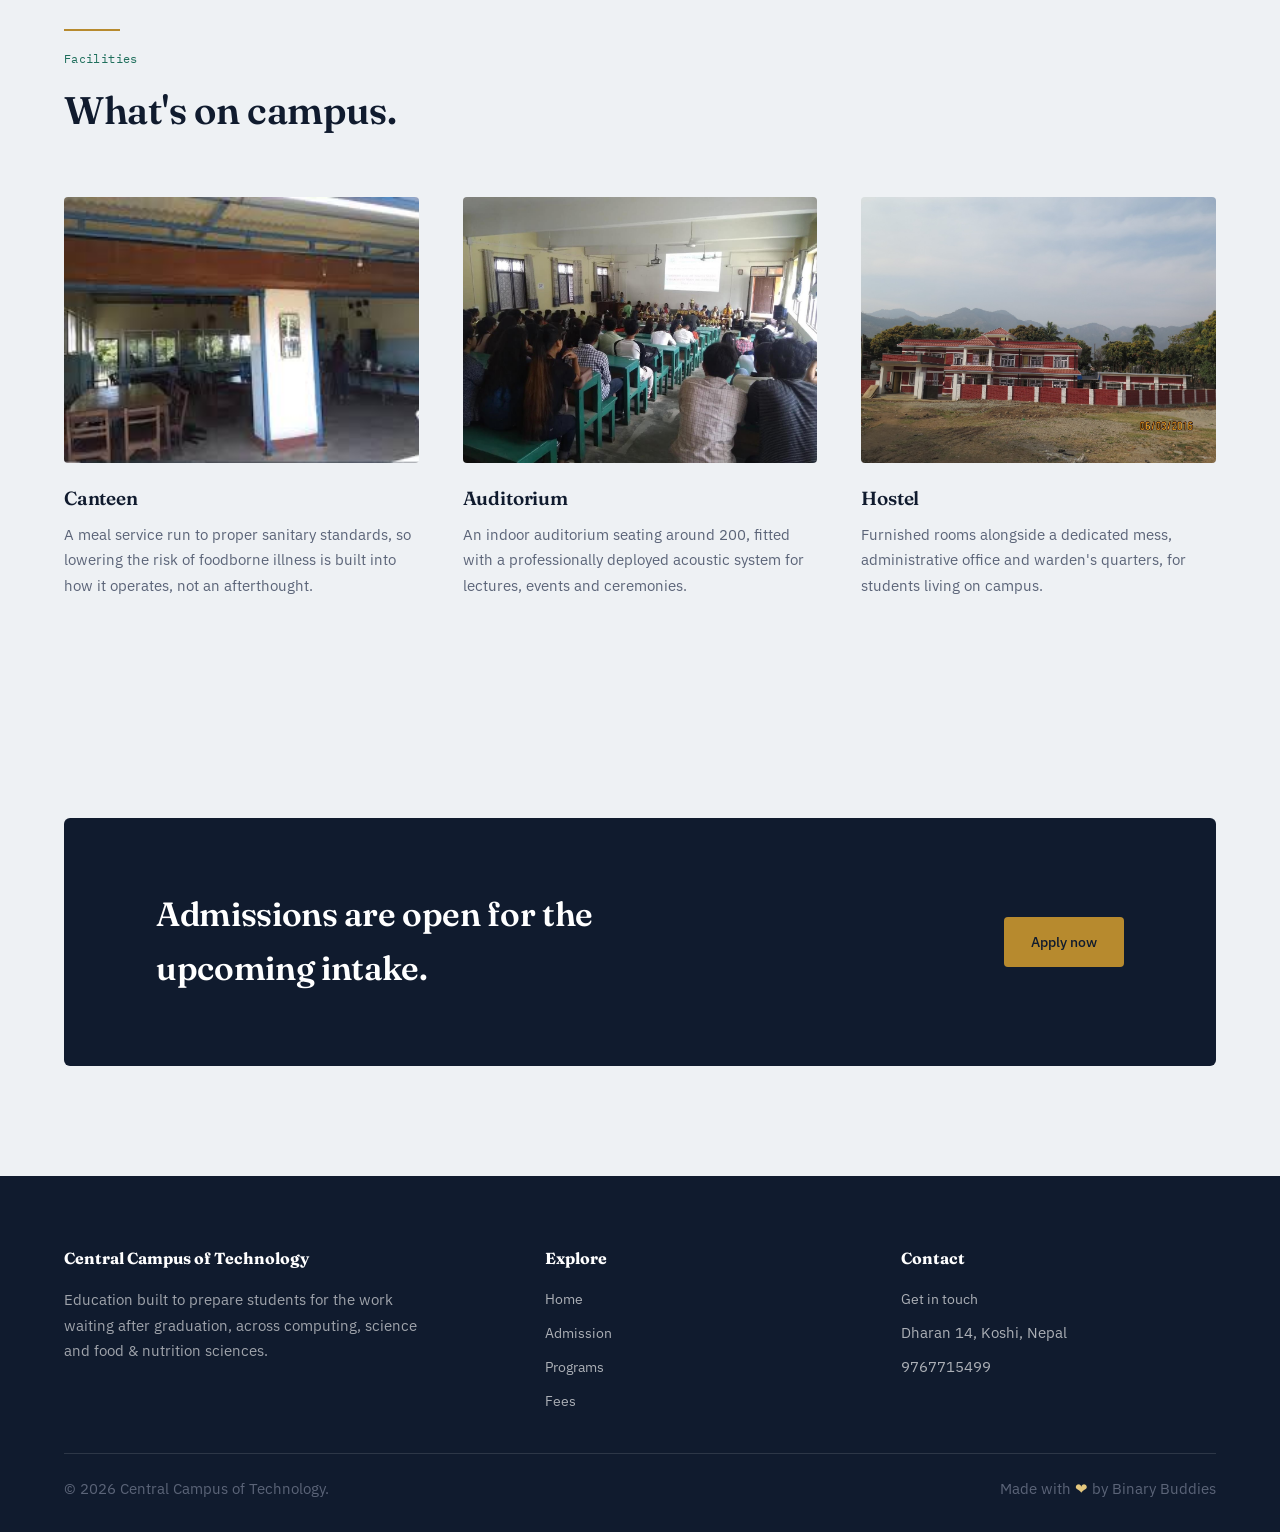
==== commit 2fe8991c: "contact added" ====
--- a/index.html
+++ b/index.html
@@ -200,8 +200,8 @@
           <h4>Contact</h4>
           <ul>
             <li><a href="./contact_page.html">Get in touch</a></li>
-            <li>[Campus address]</li>
-            <li>[Phone number]</li>
+            <li>Dharan 14, Koshi, Nepal</li>
+            <li>9767715499</li>
           </ul>
         </div>
       </div>
--- a/site.css
+++ b/site.css
@@ -0,0 +1,891 @@
+@import url('https://fonts.googleapis.com/css2?family=Fraunces:opsz,wght@9..144,400;9..144,500;9..144,600;9..144,700&family=IBM+Plex+Sans:wght@400;500;600&family=IBM+Plex+Mono:wght@400;500&display=swap');
+
+:root {
+    --ink: #101B2E;
+    --ink-soft: #223252;
+    --paper: #EEF1F4;
+    --paper-raised: #FFFFFF;
+    --gold: #B78A2E;
+    --gold-soft: #E4C77E;
+    --teal: #1F6F5C;
+    --text: #16223A;
+    --text-muted: #5B6478;
+    --line: rgba(16, 27, 46, 0.12);
+    --line-soft: rgba(16, 27, 46, 0.07);
+    --danger: #A23B3B;
+    --display: 'Fraunces', Georgia, serif;
+    --body: 'IBM Plex Sans', -apple-system, BlinkMacSystemFont, sans-serif;
+    --mono: 'IBM Plex Mono', 'Courier New', monospace;
+    --container: 1160px;
+    --radius: 4px;
+}
+
+* {
+    margin: 0;
+    padding: 0;
+    box-sizing: border-box;
+}
+
+html {
+    scroll-behavior: smooth;
+}
+
+@media (prefers-reduced-motion: reduce) {
+    html {
+        scroll-behavior: auto;
+    }
+
+    *,
+    *::before,
+    *::after {
+        animation-duration: 0.001ms !important;
+        animation-iteration-count: 1 !important;
+        transition-duration: 0.001ms !important;
+    }
+}
+
+body {
+    font-family: var(--body);
+    color: var(--text);
+    background: var(--paper);
+    font-size: 15px;
+    line-height: 1.6;
+    cursor: default;
+}
+
+img {
+    max-width: 100%;
+    display: block;
+}
+
+a {
+    color: inherit;
+}
+
+p {
+    color: var(--text-muted);
+    font-size: 15px;
+    line-height: 1.7;
+}
+
+h1,
+h2,
+h3 {
+    font-family: var(--display);
+    color: var(--ink);
+    font-weight: 600;
+    letter-spacing: -0.01em;
+}
+
+::selection {
+    background: var(--gold-soft);
+    color: var(--ink);
+}
+
+:focus-visible {
+    outline: 2px solid var(--gold);
+    outline-offset: 3px;
+}
+
+body::-webkit-scrollbar {
+    width: 8px;
+    height: 8px;
+}
+
+body::-webkit-scrollbar-track {
+    background: var(--paper);
+}
+
+body::-webkit-scrollbar-thumb {
+    background-color: var(--ink-soft);
+    border-radius: 4px;
+}
+
+.container {
+    width: 90%;
+    max-width: var(--container);
+    margin: 0 auto;
+}
+
+.btn {
+    display: inline-flex;
+    align-items: center;
+    gap: 8px;
+    padding: 13px 26px;
+    font-family: var(--body);
+    font-size: 14px;
+    font-weight: 500;
+    text-decoration: none;
+    border-radius: var(--radius);
+    border: 1px solid transparent;
+    cursor: pointer;
+    transition: background 0.25s ease, color 0.25s ease, border-color 0.25s ease, transform 0.15s ease;
+}
+
+.btn-primary {
+    background: var(--gold);
+    color: var(--ink);
+}
+
+.btn-primary:hover {
+    background: var(--gold-soft);
+    transform: translateY(-1px);
+}
+
+.btn-ghost {
+    background: transparent;
+    color: #fff;
+    border-color: rgba(255, 255, 255, 0.5);
+}
+
+.btn-ghost:hover {
+    border-color: #fff;
+    background: rgba(255, 255, 255, 0.08);
+}
+
+.btn-dark {
+    background: var(--ink);
+    color: #fff;
+}
+
+.btn-dark:hover {
+    background: var(--ink-soft);
+}
+
+.btn-block {
+    width: 100%;
+    justify-content: center;
+}
+
+.site-header {
+    position: sticky;
+    top: 0;
+    z-index: 100;
+    background: rgba(16, 27, 46, 0.92);
+    backdrop-filter: blur(8px);
+    border-bottom: 1px solid rgba(255, 255, 255, 0.08);
+}
+
+nav {
+    display: flex;
+    align-items: center;
+    justify-content: space-between;
+    padding: 14px 6%;
+}
+
+.brand {
+    display: flex;
+    align-items: center;
+    gap: 12px;
+    text-decoration: none;
+}
+
+.brand img {
+    width: 40px;
+    height: 40px;
+    object-fit: contain;
+    border-radius: 3px;
+}
+
+.brand-name {
+    font-family: var(--display);
+    color: #fff;
+    font-size: 17px;
+    font-weight: 600;
+    line-height: 1.15;
+}
+
+.brand-name span {
+    display: block;
+    font-family: var(--mono);
+    font-size: 10px;
+    letter-spacing: 0.04em;
+    color: var(--gold-soft);
+    font-weight: 400;
+    margin-top: 2px;
+}
+
+.nav-links ul {
+    display: flex;
+    list-style: none;
+    gap: 6px;
+}
+
+.nav-links a {
+    display: block;
+    padding: 8px 14px;
+    color: rgba(255, 255, 255, 0.82);
+    text-decoration: none;
+    font-size: 14px;
+    border-radius: var(--radius);
+    transition: background 0.2s ease, color 0.2s ease;
+}
+
+.nav-links a:hover {
+    background: rgba(255, 255, 255, 0.08);
+    color: #fff;
+}
+
+.nav-links a.is-cta {
+    background: var(--gold);
+    color: var(--ink);
+    font-weight: 500;
+}
+
+.nav-links a.is-cta:hover {
+    background: var(--gold-soft);
+}
+
+.menu-icon,
+.close-icon {
+    display: none;
+}
+
+@media (max-width: 860px) {
+    .menu-icon {
+        display: block;
+        background: none;
+        border: 0;
+        color: #fff;
+        font-size: 24px;
+        cursor: pointer;
+        line-height: 1;
+    }
+
+    .nav-links {
+        position: fixed;
+        top: 0;
+        right: -300px;
+        height: 100vh;
+        width: 270px;
+        background: var(--ink);
+        padding: 20px;
+        transition: right 0.4s ease;
+        box-shadow: -12px 0 30px rgba(0, 0, 0, 0.25);
+    }
+
+    .nav-links.open {
+        right: 0;
+    }
+
+    .nav-links ul {
+        flex-direction: column;
+        margin-top: 50px;
+        gap: 4px;
+    }
+
+    .nav-links a {
+        padding: 12px 14px;
+    }
+
+    .close-icon {
+        display: block;
+        position: absolute;
+        top: 16px;
+        right: 18px;
+        background: none;
+        border: 0;
+        color: #fff;
+        font-size: 20px;
+        cursor: pointer;
+    }
+}
+
+.hero {
+    position: relative;
+    min-height: 92vh;
+    display: flex;
+    align-items: center;
+    background:
+        linear-gradient(120deg, rgba(16, 27, 46, 0.94) 0%, rgba(16, 27, 46, 0.72) 55%, rgba(16, 27, 46, 0.5) 100%),
+        linear-gradient(rgba(4, 9, 30, 0.3), rgba(4, 9, 30, 0.3)),
+        url(../assets/WhatsApp\ Image\ 2025-01-15\ at\ 10.54.00\ AM.jpeg) center/cover no-repeat,
+        var(--ink);
+}
+
+.hero-inner {
+    width: 90%;
+    max-width: var(--container);
+    margin: 0 auto;
+    padding: 80px 0 100px;
+    display: grid;
+    grid-template-columns: 1.1fr 0.7fr;
+    gap: 60px;
+    align-items: end;
+}
+
+.hero-eyebrow {
+    font-family: var(--mono);
+    font-size: 12px;
+    color: var(--gold-soft);
+    letter-spacing: 0.03em;
+    margin-bottom: 18px;
+}
+
+.hero h1 {
+    color: #fff;
+    font-size: clamp(2.4rem, 5vw, 4rem);
+    line-height: 1.05;
+    max-width: 14ch;
+}
+
+.hero-lede {
+    color: rgba(255, 255, 255, 0.78);
+    font-size: 16px;
+    max-width: 46ch;
+    margin: 22px 0 34px;
+}
+
+.hero-actions {
+    display: flex;
+    gap: 14px;
+    flex-wrap: wrap;
+}
+
+.hero-facts {
+    border-left: 1px solid rgba(255, 255, 255, 0.25);
+    padding-left: 28px;
+    display: flex;
+    flex-direction: column;
+    gap: 20px;
+}
+
+.hero-fact b {
+    display: block;
+    font-family: var(--display);
+    font-size: 30px;
+    color: var(--gold-soft);
+    font-weight: 600;
+}
+
+.hero-fact span {
+    display: block;
+    font-size: 12px;
+    color: rgba(255, 255, 255, 0.65);
+    margin-top: 2px;
+}
+
+@media (prefers-reduced-motion: no-preference) {
+
+    .hero-eyebrow,
+    .hero h1,
+    .hero-lede,
+    .hero-actions,
+    .hero-facts {
+        opacity: 0;
+        animation: rise 0.7s ease forwards;
+    }
+
+    .hero-eyebrow {
+        animation-delay: 0.05s;
+    }
+
+    .hero h1 {
+        animation-delay: 0.15s;
+    }
+
+    .hero-lede {
+        animation-delay: 0.28s;
+    }
+
+    .hero-actions {
+        animation-delay: 0.4s;
+    }
+
+    .hero-facts {
+        animation-delay: 0.5s;
+    }
+}
+
+@keyframes rise {
+    from {
+        opacity: 0;
+        transform: translateY(14px);
+    }
+
+    to {
+        opacity: 1;
+        transform: none;
+    }
+}
+
+@media (max-width: 860px) {
+    .hero-inner {
+        grid-template-columns: 1fr;
+        padding: 60px 0 60px;
+    }
+
+    .hero-facts {
+        border-left: 0;
+        border-top: 1px solid rgba(255, 255, 255, 0.25);
+        padding-left: 0;
+        padding-top: 22px;
+        flex-direction: row;
+        flex-wrap: wrap;
+    }
+}
+
+.section {
+    padding: 110px 0;
+}
+
+.section-head {
+    max-width: 640px;
+    margin-bottom: 56px;
+}
+
+.section-head p {
+    margin-top: 14px;
+}
+
+.section-tag {
+    font-family: var(--mono);
+    font-size: 12px;
+    color: var(--teal);
+    letter-spacing: 0.03em;
+}
+
+.section-head h2 {
+    font-size: clamp(1.8rem, 3.2vw, 2.4rem);
+    margin-top: 10px;
+}
+
+.rule {
+    height: 2px;
+    width: 56px;
+    background: var(--gold);
+    margin-bottom: 18px;
+}
+
+.on-dark {
+    background: var(--ink);
+}
+
+.on-dark .section-head h2 {
+    color: #fff;
+}
+
+.on-dark .section-head p {
+    color: rgba(255, 255, 255, 0.65);
+}
+
+.catalog {
+    border-top: 1px solid var(--line);
+}
+
+.catalog-row {
+    display: grid;
+    grid-template-columns: 110px 1fr 140px;
+    gap: 28px;
+    padding: 30px 0;
+    border-bottom: 1px solid var(--line);
+    align-items: start;
+    transition: background 0.25s ease;
+}
+
+.catalog-row:hover {
+    background: rgba(183, 138, 46, 0.05);
+}
+
+.catalog-code {
+    font-family: var(--mono);
+    font-size: 13px;
+    color: var(--teal);
+    padding-top: 4px;
+}
+
+.catalog-body h3 {
+    font-size: 20px;
+    margin-bottom: 8px;
+}
+
+.catalog-body p {
+    max-width: 62ch;
+}
+
+.catalog-meta {
+    text-align: right;
+    font-family: var(--mono);
+    font-size: 12px;
+    color: var(--text-muted);
+    padding-top: 4px;
+}
+
+@media (max-width: 700px) {
+    .catalog-row {
+        grid-template-columns: 1fr;
+        gap: 8px;
+    }
+
+    .catalog-meta {
+        text-align: left;
+    }
+}
+
+.campus-grid {
+    display: grid;
+    grid-template-columns: repeat(3, 1fr);
+    gap: 20px;
+}
+
+.campus-tile {
+    position: relative;
+    border-radius: var(--radius);
+    overflow: hidden;
+    aspect-ratio: 3/4;
+    background: var(--ink-soft);
+}
+
+.campus-tile img {
+    width: 100%;
+    height: 100%;
+    object-fit: cover;
+    filter: grayscale(35%) contrast(1.05);
+    transition: transform 0.6s ease, filter 0.6s ease;
+}
+
+.campus-tile:hover img {
+    transform: scale(1.06);
+    filter: grayscale(0%) contrast(1.05);
+}
+
+.campus-tile::after {
+    content: '';
+    position: absolute;
+    inset: 0;
+    background: linear-gradient(0deg, rgba(16, 27, 46, 0.85) 0%, rgba(16, 27, 46, 0) 45%);
+}
+
+.campus-label {
+    position: absolute;
+    left: 20px;
+    bottom: 18px;
+    z-index: 2;
+    color: #fff;
+    font-family: var(--display);
+    font-size: 20px;
+}
+
+.campus-label span {
+    display: block;
+    font-family: var(--mono);
+    font-size: 11px;
+    color: var(--gold-soft);
+    margin-top: 4px;
+    font-weight: 400;
+}
+
+@media (max-width: 780px) {
+    .campus-grid {
+        grid-template-columns: 1fr;
+    }
+
+    .campus-tile {
+        aspect-ratio: 16/10;
+    }
+}
+
+.facilities-grid {
+    display: grid;
+    grid-template-columns: repeat(3, 1fr);
+    gap: 44px;
+}
+
+.facility img {
+    width: 100%;
+    aspect-ratio: 4/3;
+    object-fit: cover;
+    border-radius: var(--radius);
+    margin-bottom: 20px;
+}
+
+.facility h3 {
+    text-align: left;
+    font-size: 19px;
+    margin-bottom: 8px;
+}
+
+.facility p {
+    padding: 0;
+}
+
+@media (max-width: 780px) {
+    .facilities-grid {
+        grid-template-columns: 1fr;
+        gap: 34px;
+    }
+}
+
+.cta-band {
+    background: var(--ink);
+    border-radius: 6px;
+    padding: 70px 8%;
+    text-align: left;
+    display: flex;
+    align-items: center;
+    justify-content: space-between;
+    gap: 30px;
+    flex-wrap: wrap;
+}
+
+.cta-band h2 {
+    color: #fff;
+    font-size: clamp(1.6rem, 3vw, 2.1rem);
+    max-width: 22ch;
+}
+
+.site-footer {
+    background: var(--ink);
+    color: rgba(255, 255, 255, 0.65);
+    padding: 70px 0 30px;
+}
+
+.footer-grid {
+    display: grid;
+    grid-template-columns: 1.4fr 1fr 1fr;
+    gap: 40px;
+    padding-bottom: 40px;
+    border-bottom: 1px solid rgba(255, 255, 255, 0.12);
+}
+
+.footer-grid h4 {
+    color: #fff;
+    font-family: var(--display);
+    font-size: 16px;
+    margin-bottom: 16px;
+}
+
+.footer-grid p {
+    color: rgba(255, 255, 255, 0.6);
+    max-width: 40ch;
+}
+
+.footer-grid ul {
+    list-style: none;
+    display: flex;
+    flex-direction: column;
+    gap: 10px;
+}
+
+.footer-grid a {
+    color: rgba(255, 255, 255, 0.65);
+    text-decoration: none;
+    font-size: 14px;
+}
+
+.footer-grid a:hover {
+    color: var(--gold-soft);
+}
+
+.footer-bottom {
+    padding-top: 22px;
+    display: flex;
+    justify-content: space-between;
+    flex-wrap: wrap;
+    gap: 10px;
+    font-size: 13px;
+}
+
+.footer-bottom span {
+    color: var(--gold-soft);
+}
+
+@media (max-width: 780px) {
+    .footer-grid {
+        grid-template-columns: 1fr;
+    }
+}
+
+.form-page .hero {
+    min-height: 46vh;
+    align-items: flex-end;
+}
+
+.form-page .hero-inner {
+    padding: 60px 0 50px;
+    grid-template-columns: 1fr;
+}
+
+.form-page .hero h1 {
+    font-size: clamp(2rem, 4vw, 3rem);
+    max-width: none;
+}
+
+.form-shell {
+    width: 90%;
+    max-width: 640px;
+    margin: -60px auto 100px;
+    position: relative;
+    z-index: 5;
+}
+
+.form-card {
+    background: var(--paper-raised);
+    border: 1px solid var(--line);
+    border-radius: 8px;
+    padding: 46px;
+    box-shadow: 0 30px 60px -30px rgba(16, 27, 46, 0.25);
+}
+
+.form-card h2 {
+    font-size: 22px;
+    margin-bottom: 6px;
+}
+
+.form-card>p {
+    margin-bottom: 30px;
+}
+
+.field {
+    margin-bottom: 22px;
+}
+
+.field label {
+    display: block;
+    font-size: 13px;
+    font-weight: 500;
+    color: var(--ink);
+    margin-bottom: 8px;
+}
+
+.field-input {
+    position: relative;
+}
+
+.field-input i {
+    position: absolute;
+    left: 16px;
+    top: 50%;
+    transform: translateY(-50%);
+    color: var(--text-muted);
+    font-size: 15px;
+    pointer-events: none;
+}
+
+.field input[type="text"],
+.field input[type="email"],
+.field input[type="number"],
+.field input[type="date"],
+.field input[type="password"],
+.field input[type="file"],
+.field select,
+.field textarea {
+    width: 100%;
+    font-family: var(--body);
+    font-size: 14px;
+    color: var(--text);
+    background: var(--paper);
+    border: 1.5px solid var(--line);
+    border-radius: var(--radius);
+    padding: 12px 16px 12px 42px;
+    height: 46px;
+    transition: border-color 0.2s ease, background 0.2s ease;
+}
+
+.field textarea {
+    height: auto;
+    min-height: 120px;
+    padding-top: 14px;
+    resize: vertical;
+}
+
+.field input:focus,
+.field select:focus,
+.field textarea:focus {
+    border-color: var(--gold);
+    background: #fff;
+}
+
+.field input[type="file"] {
+    padding: 10px 16px 10px 42px;
+    line-height: 24px;
+}
+
+.readout {
+    width: 100%;
+    min-height: 46px;
+    padding: 12px 16px 12px 42px;
+    border-radius: var(--radius);
+    border: 1.5px dashed var(--line);
+    background: var(--paper);
+    font-size: 14px;
+    color: var(--text);
+    display: flex;
+    align-items: center;
+}
+
+.field-hint {
+    font-family: var(--mono);
+    font-size: 11px;
+    color: var(--text-muted);
+    margin-top: 8px;
+}
+
+.segmented {
+    display: flex;
+    gap: 10px;
+}
+
+.segmented input {
+    position: absolute;
+    opacity: 0;
+}
+
+.segmented label {
+    flex: 1;
+    display: flex;
+    align-items: center;
+    justify-content: center;
+    gap: 8px;
+    padding: 12px;
+    border: 1.5px solid var(--line);
+    border-radius: var(--radius);
+    background: var(--paper);
+    font-size: 13px;
+    color: var(--text-muted);
+    cursor: pointer;
+    transition: 0.2s ease;
+}
+
+.segmented input:checked+label {
+    border-color: var(--gold);
+    color: var(--ink);
+    background: rgba(183, 138, 46, 0.1);
+    font-weight: 500;
+}
+
+.form-actions {
+    display: flex;
+    flex-direction: column;
+    gap: 12px;
+    margin-top: 30px;
+}
+
+.form-actions .btn-secondary {
+    background: transparent;
+    color: var(--text-muted);
+    border: 1.5px solid var(--line);
+}
+
+.form-actions .btn-secondary:hover {
+    border-color: var(--ink);
+    color: var(--ink);
+}
+
+.divider-text {
+    display: flex;
+    align-items: center;
+    gap: 12px;
+    margin: 8px 0 22px;
+    color: var(--text-muted);
+    font-size: 12px;
+    font-family: var(--mono);
+}
+
+.divider-text::before,
+.divider-text::after {
+    content: '';
+    flex: 1;
+    height: 1px;
+    background: var(--line);
+}
